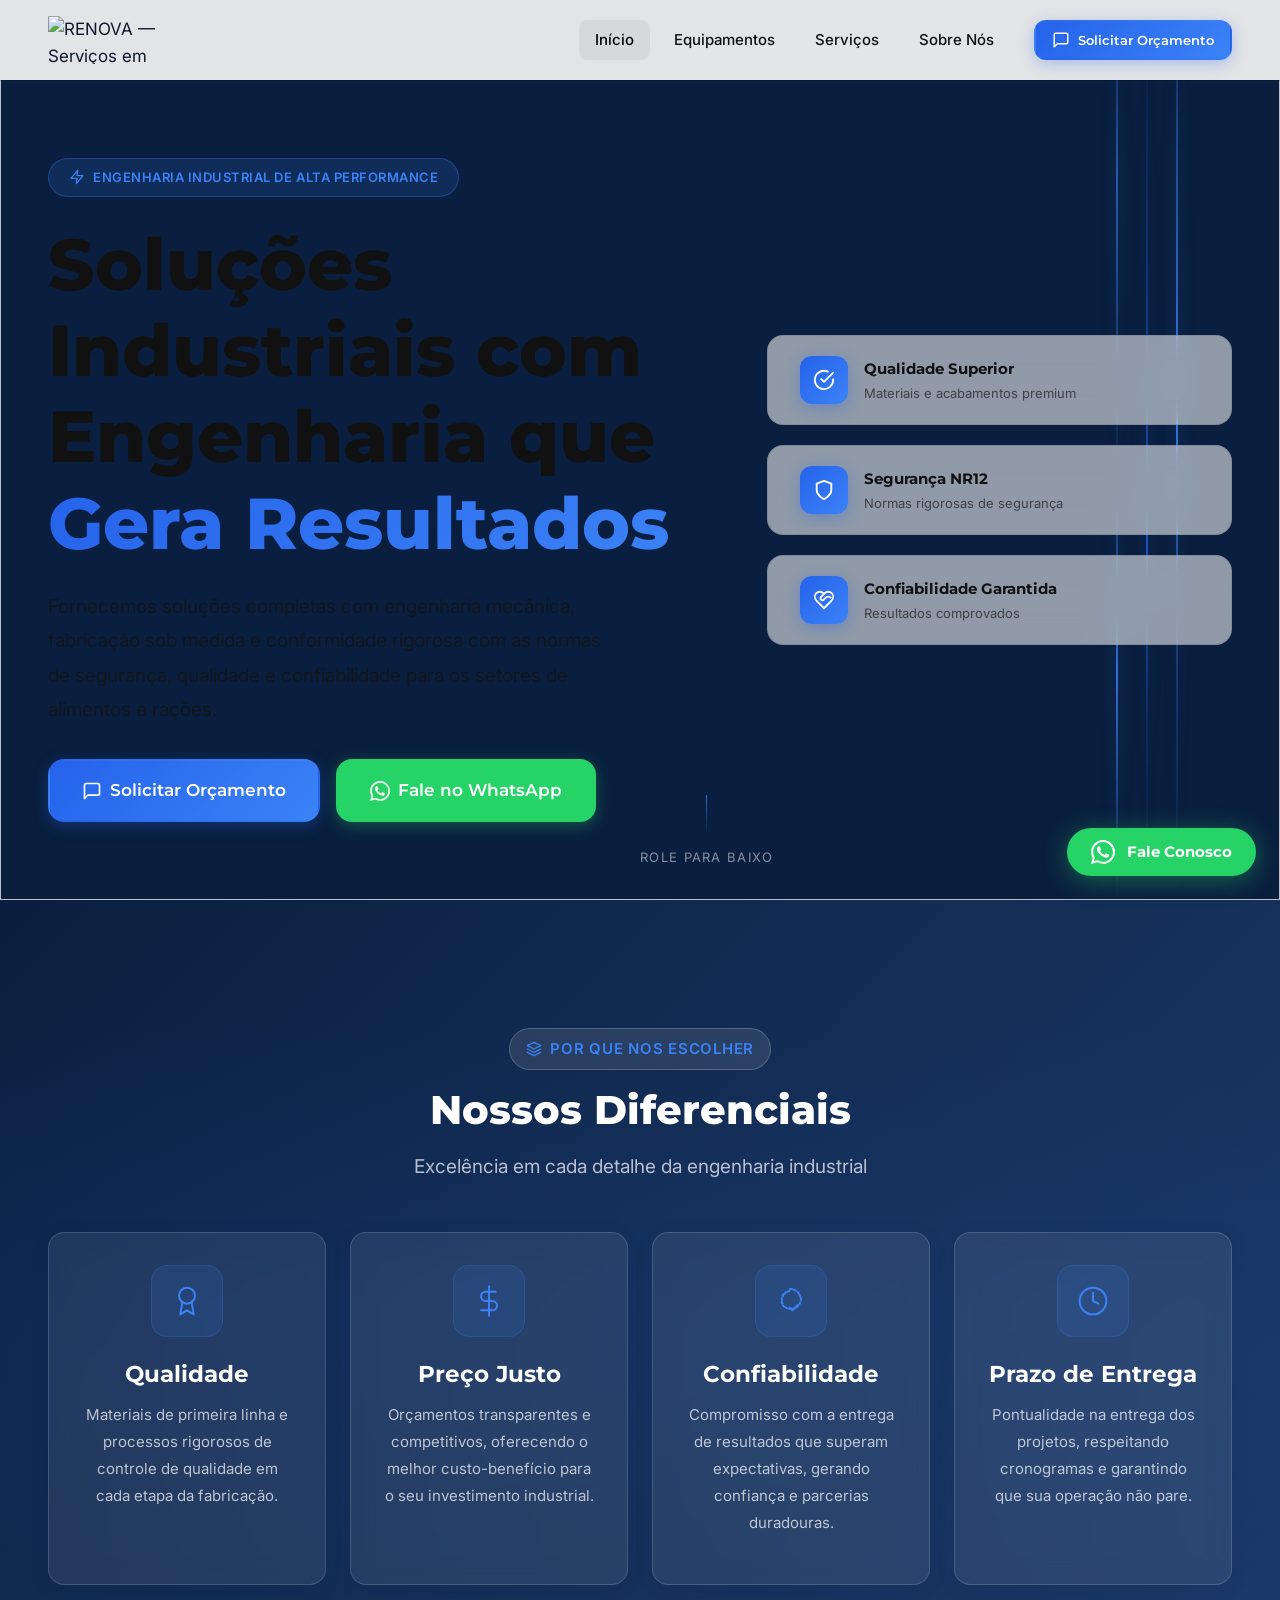
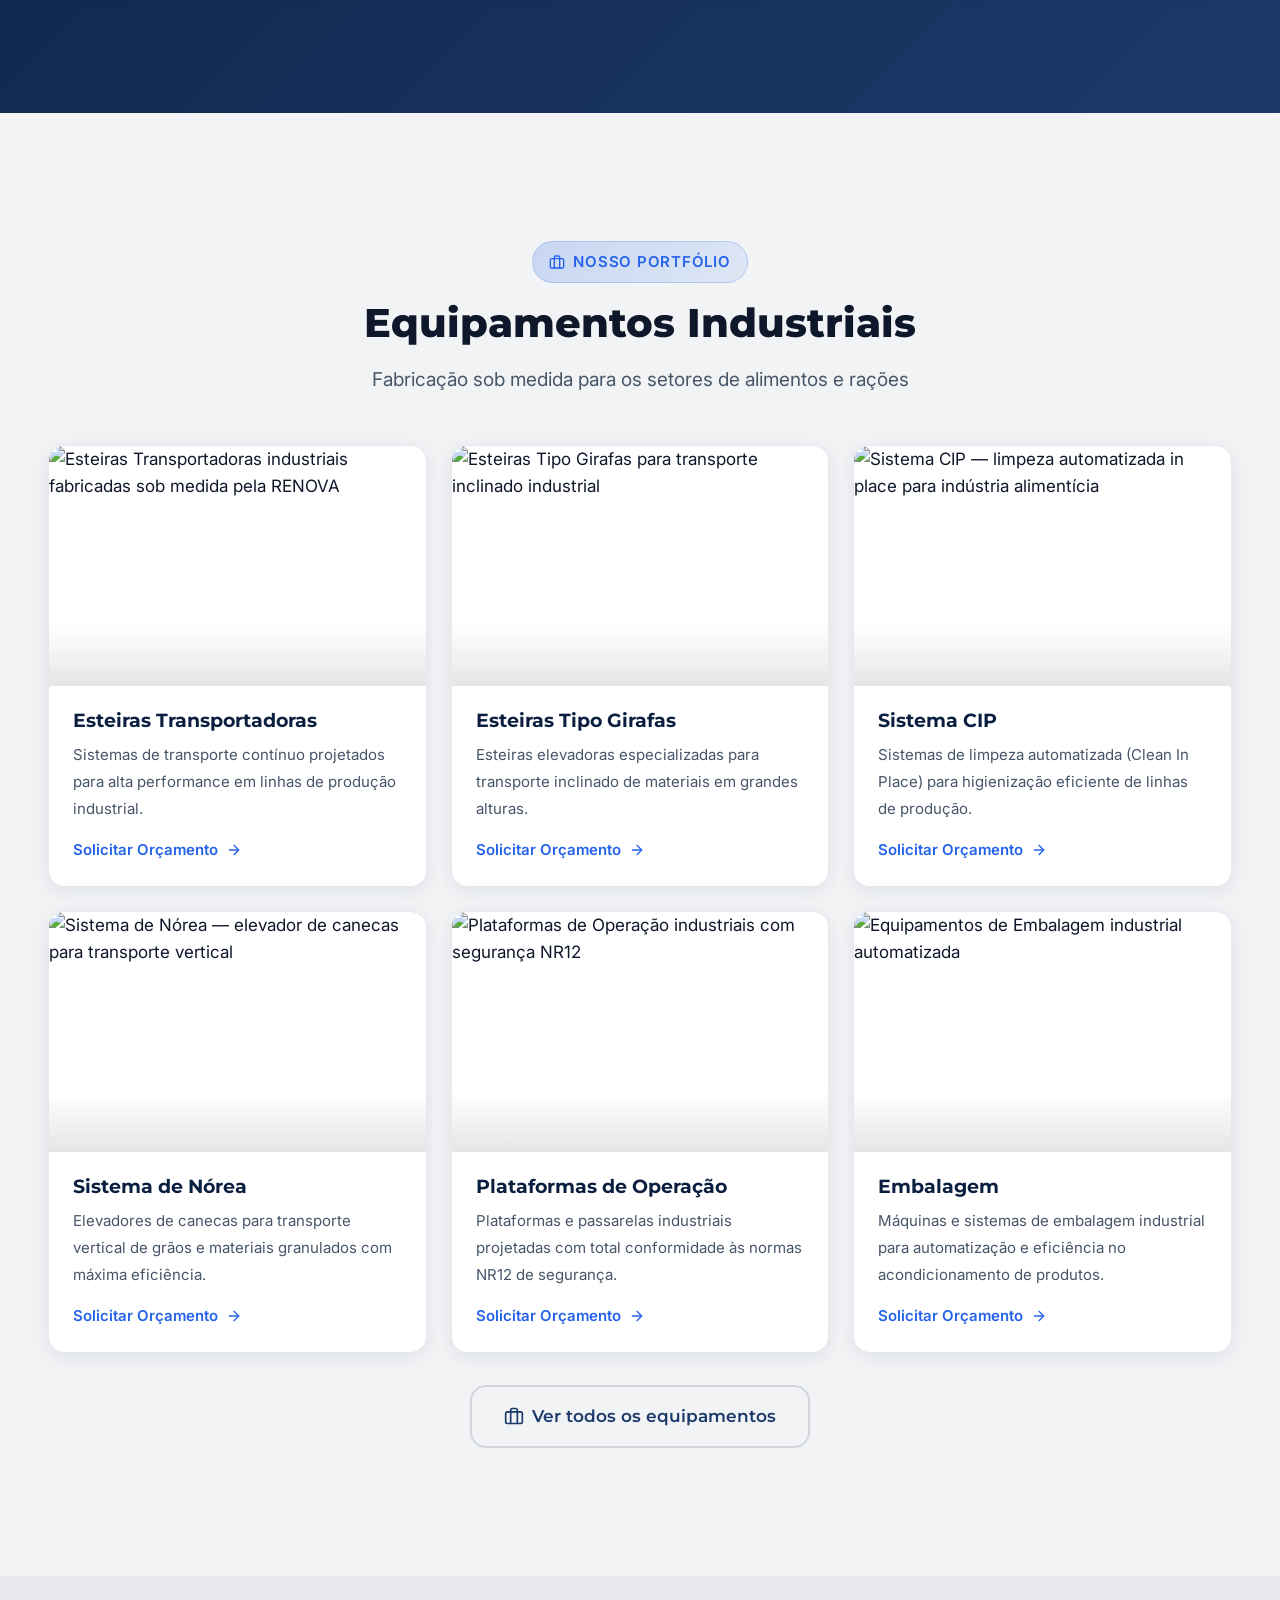
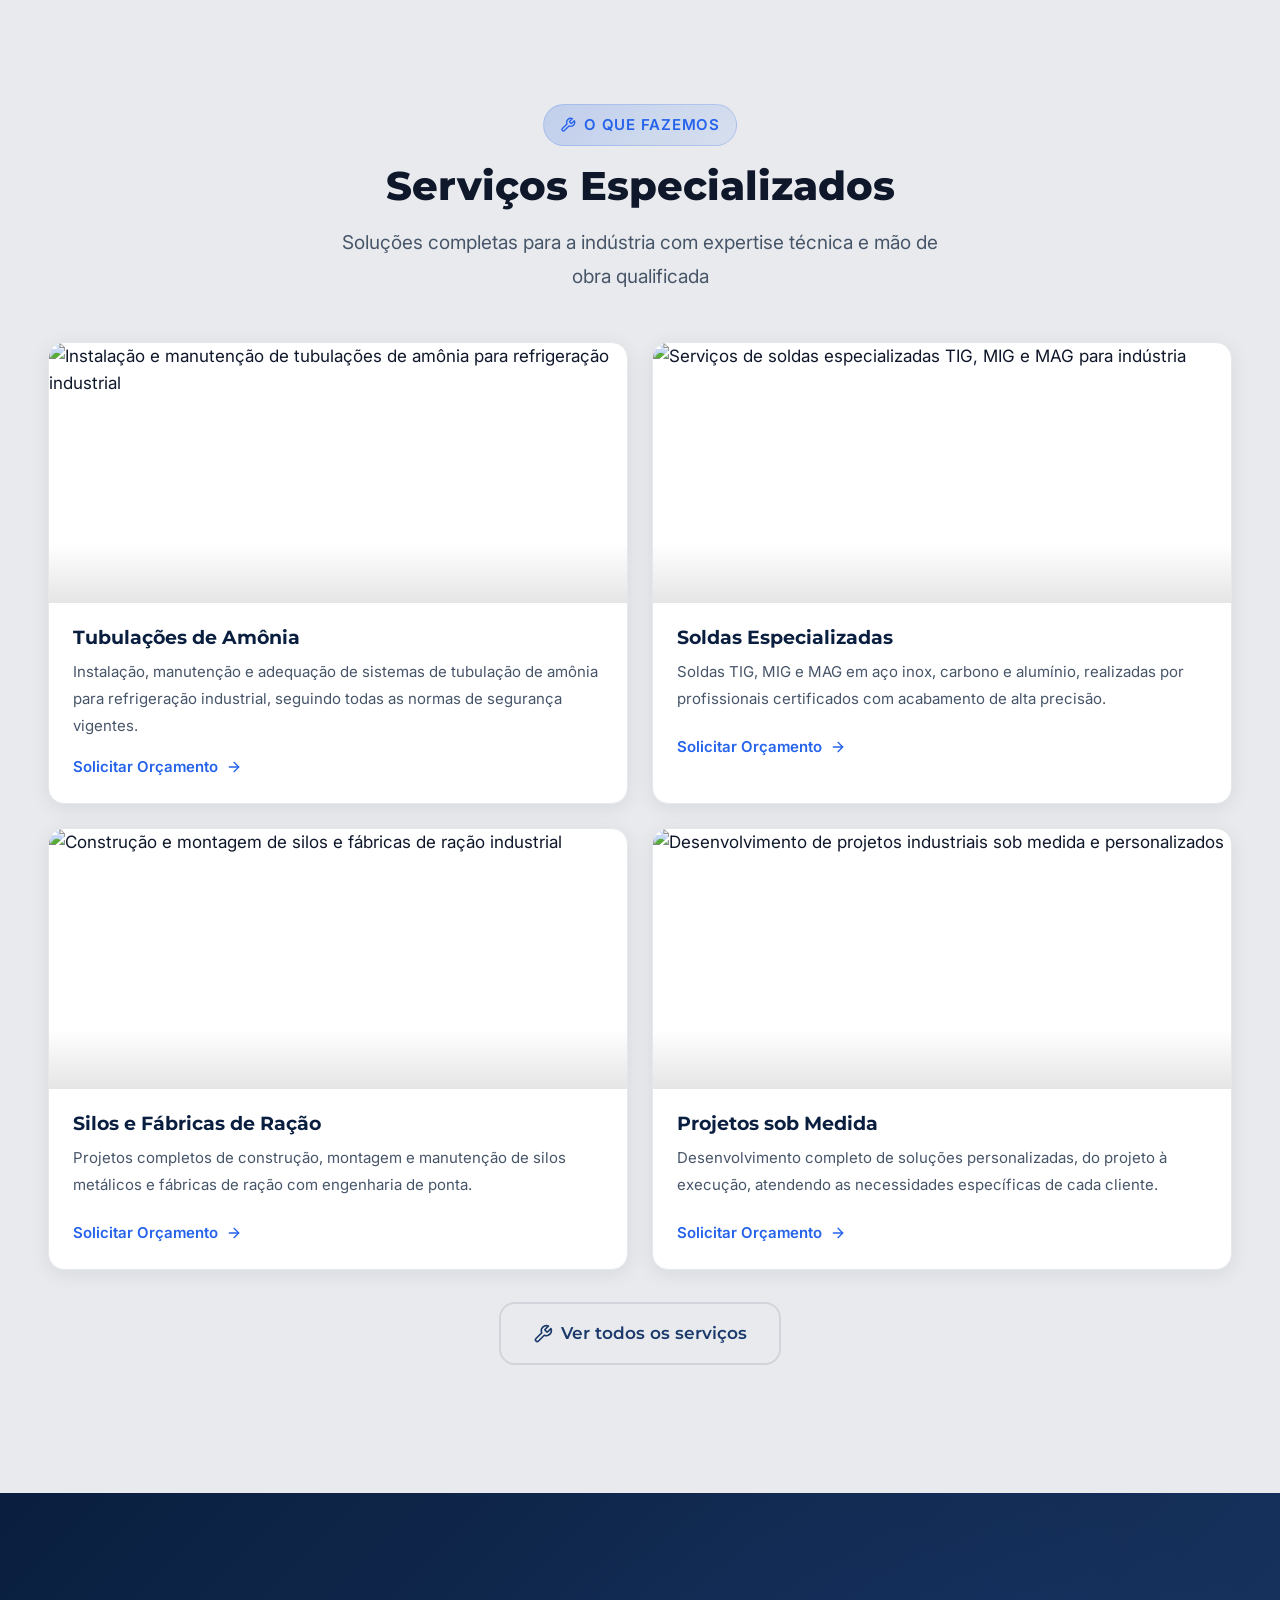
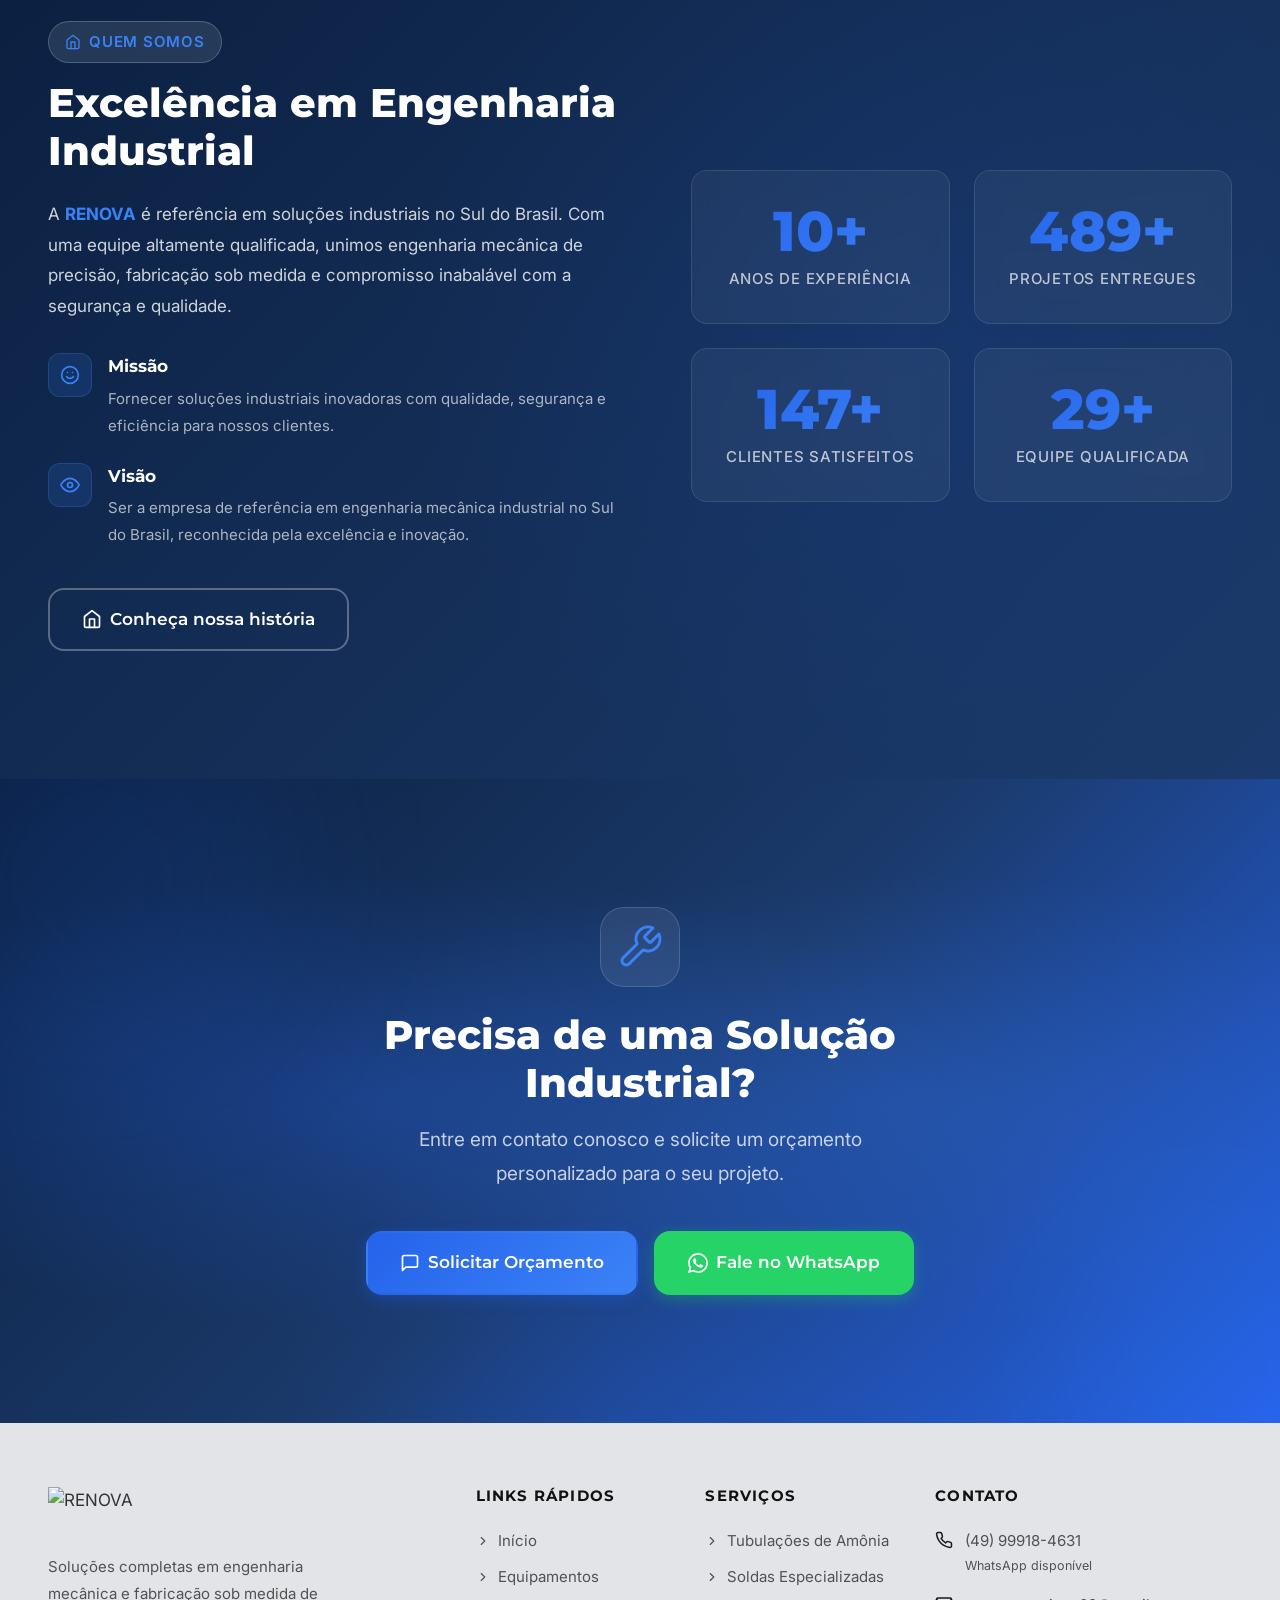
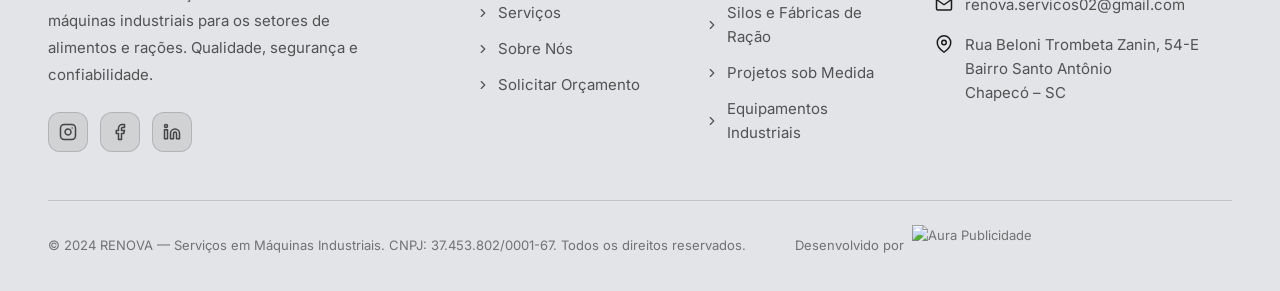
==== index.html @ a1f345be "Add files via upload" ====
<!DOCTYPE html>
<html lang="pt-BR">
<head>
  <meta charset="UTF-8">
  <meta name="viewport" content="width=device-width, initial-scale=1.0">
  <title>RENOVA — Soluções em Máquinas Industriais | Chapecó – SC</title>
  <meta name="description" content="Fornecemos soluções completas com engenharia mecânica, fabricação sob medida e conformidade com normas de segurança para os setores de alimentos e rações. Chapecó – SC.">
  <meta name="keywords" content="máquinas industriais, engenharia mecânica, fabricação sob medida, esteiras transportadoras, NR12, equipamentos industriais, Chapecó SC">
  <meta name="author" content="RENOVA — Serviços em Máquinas Industriais">
  <meta name="robots" content="index, follow">
  <link rel="canonical" href="https://renovamaquinasindustriais.com.br/">

  <!-- Open Graph -->
  <meta property="og:type" content="website">
  <meta property="og:url" content="https://renovamaquinasindustriais.com.br/">
  <meta property="og:title" content="RENOVA — Soluções Industriais com Engenharia que Gera Resultados">
  <meta property="og:description" content="Fornecemos soluções completas com engenharia mecânica, fabricação sob medida e conformidade com normas de segurança para os setores de alimentos e rações.">
  <meta property="og:image" content="https://renovamaquinasindustriais.com.br/assets/images/og-image.jpg">
  <meta property="og:locale" content="pt_BR">
  <meta property="og:site_name" content="RENOVA — Serviços em Máquinas Industriais">

  <!-- Twitter Card -->
  <meta name="twitter:card" content="summary_large_image">
  <meta name="twitter:title" content="RENOVA — Soluções Industriais com Engenharia que Gera Resultados">
  <meta name="twitter:description" content="Fornecemos soluções completas com engenharia mecânica, fabricação sob medida e conformidade com normas de segurança para os setores de alimentos e rações.">
  <meta name="twitter:image" content="https://renovamaquinasindustriais.com.br/assets/images/og-image.jpg">

  <!-- Fonts -->
  <link rel="preconnect" href="https://fonts.googleapis.com">
  <link rel="preconnect" href="https://fonts.gstatic.com" crossorigin>
  <link href="https://fonts.googleapis.com/css2?family=Inter:wght@400;500;600;700&family=Montserrat:wght@600;700;800&display=swap" rel="stylesheet">

  <!-- Preload hero image -->
  <link rel="preload" as="image" href="assets/images/hero-bg.png">

  <!-- CSS -->
  <link rel="stylesheet" href="css/variables.css">
  <link rel="stylesheet" href="css/reset.css">
  <link rel="stylesheet" href="css/main.css">
  <link rel="stylesheet" href="css/home.css">
  <link rel="stylesheet" href="css/responsive.css">

  <!-- JSON-LD Schema -->
  <script type="application/ld+json">
  {
    "@context": "https://schema.org",
    "@type": "Organization",
    "name": "RENOVA — Serviços em Máquinas Industriais",
    "url": "https://renovamaquinasindustriais.com.br",
    "logo": "https://renovamaquinasindustriais.com.br/assets/images/logo.png",
    "description": "Soluções completas em engenharia mecânica e fabricação sob medida de máquinas industriais para os setores de alimentos e rações.",
    "address": {
      "@type": "PostalAddress",
      "streetAddress": "Rua Beloni Trombeta Zanin, 54-E",
      "addressLocality": "Chapecó",
      "addressRegion": "SC",
      "addressCountry": "BR"
    },
    "contactPoint": {
      "@type": "ContactPoint",
      "telephone": "+55-49-99918-4631",
      "contactType": "customer service",
      "availableLanguage": "Portuguese"
    },
    "sameAs": [
      "https://instagram.com/renova",
      "https://facebook.com/renova"
    ]
  }
  </script>
  <script type="application/ld+json">
  {
    "@context": "https://schema.org",
    "@type": "LocalBusiness",
    "name": "RENOVA — Serviços em Máquinas Industriais",
    "image": "https://renovamaquinasindustriais.com.br/assets/images/logo.png",
    "address": {
      "@type": "PostalAddress",
      "streetAddress": "Rua Beloni Trombeta Zanin, 54-E, Bairro Santo Antônio",
      "addressLocality": "Chapecó",
      "addressRegion": "SC",
      "postalCode": "89800-000",
      "addressCountry": "BR"
    },
    "telephone": "+55-49-99918-4631",
    "email": "renova.servicos02@gmail.com",
    "openingHoursSpecification": [{
      "@type": "OpeningHoursSpecification",
      "dayOfWeek": ["Monday","Tuesday","Wednesday","Thursday","Friday"],
      "opens": "07:30",
      "closes": "17:30"
    }]
  }
  </script>
</head>
<body>
  <!-- Skip Link -->
  <a href="#main" class="sr-only" style="position:absolute;top:-100px;left:0;background:var(--color-accent);color:#fff;padding:8px 16px;z-index:9999;transition:top .3s;" onfocus="this.style.top='0'" onblur="this.style.top='-100px'">Ir para o conteúdo principal</a>

  <!-- ======== HEADER ======== -->
  <header class="header" role="banner">
    <div class="container header__inner">
      <a href="index.html" class="header__logo" aria-label="RENOVA — Página Inicial">
        <img src="assets/images/logo.png" alt="RENOVA — Serviços em Máquinas Industriais" width="160" height="48">
      </a>

      <nav class="header__nav" role="navigation" aria-label="Menu principal">
        <a href="index.html" class="header__link active">Início</a>
        <a href="equipamentos.html" class="header__link">Equipamentos</a>
        <a href="servicos.html" class="header__link">Serviços</a>
        <a href="sobre.html" class="header__link">Sobre Nós</a>
        <div class="header__cta">
          <a href="contato.html" class="btn btn--primary btn--sm">
            <svg width="18" height="18" viewBox="0 0 24 24" fill="none" stroke="currentColor" stroke-width="2" stroke-linecap="round" stroke-linejoin="round"><path d="M21 15a2 2 0 0 1-2 2H7l-4 4V5a2 2 0 0 1 2-2h14a2 2 0 0 1 2 2z"></path></svg>
            Solicitar Orçamento
          </a>
        </div>
      </nav>

      <button class="header__menu-btn" aria-label="Abrir menu de navegação" aria-expanded="false">
        <span></span>
        <span></span>
        <span></span>
      </button>
    </div>
  </header>

  <!-- ======== MAIN ======== -->
  <main id="main" role="main">

    <!-- ===== HERO SECTION ===== -->
    <section class="hero" aria-labelledby="hero-title">
      <div class="hero__bg" data-parallax="0.3">
        <img src="assets/images/hero-bg.png" alt="" aria-hidden="true" width="1920" height="1080">
      </div>
      <div class="hero__overlay"></div>

      <!-- Neon vertical lines -->
      <div class="hero__neon-lines" aria-hidden="true">
        <span class="hero__neon-line hero__neon-line--1"></span>
        <span class="hero__neon-line hero__neon-line--2"></span>
        <span class="hero__neon-line hero__neon-line--3"></span>
      </div>

      <div class="container hero__inner">
        <div class="hero__content">
          <div class="hero__badge fade-in">
            <svg width="16" height="16" viewBox="0 0 24 24" fill="none" stroke="currentColor" stroke-width="2" stroke-linecap="round" stroke-linejoin="round"><polygon points="13 2 3 14 12 14 11 22 21 10 12 10 13 2"></polygon></svg>
            Engenharia Industrial de Alta Performance
          </div>
          <h1 id="hero-title" class="hero__title fade-in delay-1">
            Soluções Industriais com Engenharia que <span class="hero__highlight">Gera Resultados</span>
          </h1>
          <p class="hero__subtitle fade-in delay-2">
            Fornecemos soluções completas com engenharia mecânica, fabricação sob medida e conformidade rigorosa com as normas de segurança, qualidade e confiabilidade para os setores de alimentos e rações.
          </p>
          <div class="hero__actions fade-in delay-3">
            <a href="contato.html" class="btn btn--primary btn--lg">
              <svg width="20" height="20" viewBox="0 0 24 24" fill="none" stroke="currentColor" stroke-width="2" stroke-linecap="round" stroke-linejoin="round"><path d="M21 15a2 2 0 0 1-2 2H7l-4 4V5a2 2 0 0 1 2-2h14a2 2 0 0 1 2 2z"></path></svg>
              Solicitar Orçamento
            </a>
            <a href="https://wa.me/5549999184631?text=Ol%C3%A1%2C%20vim%20pelo%20site%20e%20gostaria%20de%20saber%20mais!" target="_blank" rel="noopener noreferrer" class="btn btn--whatsapp btn--lg">
              <svg width="20" height="20" viewBox="0 0 24 24" fill="currentColor"><path d="M17.472 14.382c-.297-.149-1.758-.867-2.03-.967-.273-.099-.471-.148-.67.15-.197.297-.767.966-.94 1.164-.173.199-.347.223-.644.075-.297-.15-1.255-.463-2.39-1.475-.883-.788-1.48-1.761-1.653-2.059-.173-.297-.018-.458.13-.606.134-.133.298-.347.446-.52.149-.174.198-.298.298-.497.099-.198.05-.371-.025-.52-.075-.149-.669-1.612-.916-2.207-.242-.579-.487-.5-.669-.51-.173-.008-.371-.01-.57-.01-.198 0-.52.074-.792.372-.272.297-1.04 1.016-1.04 2.479 0 1.462 1.065 2.875 1.213 3.074.149.198 2.096 3.2 5.077 4.487.709.306 1.262.489 1.694.625.712.227 1.36.195 1.871.118.571-.085 1.758-.719 2.006-1.413.248-.694.248-1.289.173-1.413-.074-.124-.272-.198-.57-.347m-5.421 7.403h-.004a9.87 9.87 0 01-5.031-1.378l-.361-.214-3.741.982.998-3.648-.235-.374a9.86 9.86 0 01-1.51-5.26c.001-5.45 4.436-9.884 9.888-9.884 2.64 0 5.122 1.03 6.988 2.898a9.825 9.825 0 012.893 6.994c-.003 5.45-4.437 9.884-9.885 9.884m8.413-18.297A11.815 11.815 0 0012.05 0C5.495 0 .16 5.335.157 11.892c0 2.096.547 4.142 1.588 5.945L.057 24l6.305-1.654a11.882 11.882 0 005.683 1.448h.005c6.554 0 11.89-5.335 11.893-11.893a11.821 11.821 0 00-3.48-8.413z"/></svg>
              Fale no WhatsApp
            </a>
          </div>
        </div>

        <!-- Floating badges -->
        <div class="hero__badges fade-in-right delay-4">
          <div class="hero__badge-card hero__badge-card--1 scale-in delay-3">
            <div class="hero__badge-icon">
              <svg width="24" height="24" viewBox="0 0 24 24" fill="none" stroke="currentColor" stroke-width="2" stroke-linecap="round" stroke-linejoin="round"><path d="M22 11.08V12a10 10 0 1 1-5.93-9.14"></path><polyline points="22 4 12 14.01 9 11.01"></polyline></svg>
            </div>
            <div class="hero__badge-text">
              <strong>Qualidade Superior</strong>
              <span>Materiais e acabamentos premium</span>
            </div>
          </div>
          <div class="hero__badge-card hero__badge-card--2 scale-in delay-4">
            <div class="hero__badge-icon">
              <svg width="24" height="24" viewBox="0 0 24 24" fill="none" stroke="currentColor" stroke-width="2" stroke-linecap="round" stroke-linejoin="round"><path d="M12 22s8-4 8-10V5l-8-3-8 3v7c0 6 8 10 8 10z"></path></svg>
            </div>
            <div class="hero__badge-text">
              <strong>Segurança NR12</strong>
              <span>Normas rigorosas de segurança</span>
            </div>
          </div>
          <div class="hero__badge-card hero__badge-card--3 scale-in delay-5">
            <div class="hero__badge-icon">
              <svg width="24" height="24" viewBox="0 0 24 24" fill="none" stroke="currentColor" stroke-width="2" stroke-linecap="round" stroke-linejoin="round"><path d="M20.42 4.58a5.4 5.4 0 0 0-7.65 0l-.77.78-.77-.78a5.4 5.4 0 0 0-7.65 0C1.46 6.7 1.33 10.28 4 13l8 8 8-8c2.67-2.72 2.54-6.3.42-8.42z"></path><path d="M12 5.36 8.87 8.5a2.13 2.13 0 0 0 0 3h0a2.13 2.13 0 0 0 3 0l2.26-2.21a3.58 3.58 0 0 1 5.08 0"></path></svg>
            </div>
            <div class="hero__badge-text">
              <strong>Confiabilidade Garantida</strong>
              <span>Resultados comprovados</span>
            </div>
          </div>
        </div>
      </div>

      <!-- Scroll indicator -->
      <div class="hero__scroll fade-in delay-5" aria-hidden="true">
        <div class="hero__scroll-line"></div>
        <span>Role para baixo</span>
      </div>
    </section>


    <!-- ===== DIFERENCIAIS SECTION ===== -->
    <section class="section section--dark section--lg diferenciais" aria-labelledby="diferenciais-title">
      <div class="container">
        <div class="section__header fade-in">
          <span class="section__badge">
            <svg width="16" height="16" viewBox="0 0 24 24" fill="none" stroke="currentColor" stroke-width="2" stroke-linecap="round" stroke-linejoin="round"><path d="M12 2L2 7l10 5 10-5-10-5z"></path><path d="M2 17l10 5 10-5"></path><path d="M2 12l10 5 10-5"></path></svg>
            Por que nos escolher
          </span>
          <h2 id="diferenciais-title" class="section__title">Nossos Diferenciais</h2>
          <p class="section__subtitle">Excelência em cada detalhe da engenharia industrial</p>
        </div>

        <div class="grid grid--4 diferenciais__grid">
          <!-- Card 1: Qualidade -->
          <div class="card card--glass diferenciais__card fade-in delay-1">
            <div class="diferenciais__icon">
              <svg width="32" height="32" viewBox="0 0 24 24" fill="none" stroke="currentColor" stroke-width="1.5" stroke-linecap="round" stroke-linejoin="round"><circle cx="12" cy="8" r="6"></circle><path d="M15.477 12.89 17 22l-5-3-5 3 1.523-9.11"></path></svg>
            </div>
            <h3 class="card__title">Qualidade</h3>
            <p class="card__text">Materiais de primeira linha e processos rigorosos de controle de qualidade em cada etapa da fabricação.</p>
          </div>

          <!-- Card 2: Preço Justo -->
          <div class="card card--glass diferenciais__card fade-in delay-2">
            <div class="diferenciais__icon">
              <svg width="32" height="32" viewBox="0 0 24 24" fill="none" stroke="currentColor" stroke-width="1.5" stroke-linecap="round" stroke-linejoin="round"><line x1="12" y1="1" x2="12" y2="23"></line><path d="M17 5H9.5a3.5 3.5 0 0 0 0 7h5a3.5 3.5 0 0 1 0 7H6"></path></svg>
            </div>
            <h3 class="card__title">Preço Justo</h3>
            <p class="card__text">Orçamentos transparentes e competitivos, oferecendo o melhor custo-benefício para o seu investimento industrial.</p>
          </div>

          <!-- Card 3: Confiabilidade -->
          <div class="card card--glass diferenciais__card fade-in delay-3">
            <div class="diferenciais__icon">
              <svg width="32" height="32" viewBox="0 0 24 24" fill="none" stroke="currentColor" stroke-width="1.5" stroke-linecap="round" stroke-linejoin="round"><path d="m11 17 2 2 4-4"></path><path d="M11.2 3a10 10 0 0 1 1.6 0"></path><path d="M14.09 3.597a10 10 0 0 1 1.474.573"></path><path d="M16.646 5.072a10 10 0 0 1 1.182 1.1"></path><path d="M18.328 7.354a10 10 0 0 1 .573 1.474"></path><path d="M19.403 9.8a10 10 0 0 1 0 1.6"></path><path d="M18.928 12.91a10 10 0 0 1-.573 1.474"></path><path d="M17.354 15.446a10 10 0 0 1-1.1 1.182"></path><path d="M15.09 17.128a10 10 0 0 1-1.474.573"></path><path d="M12.4 17.803a10 10 0 0 1-1.6 0"></path><path d="M9.51 17.403a10 10 0 0 1-1.474-.573"></path><path d="M7.154 16.354a10 10 0 0 1-1.182-1.1"></path><path d="M5.672 14.09a10 10 0 0 1-.573-1.474"></path><path d="M5.197 11.4a10 10 0 0 1 0-1.6"></path><path d="M5.672 8.51a10 10 0 0 1 .573-1.474"></path><path d="M7.054 6.646a10 10 0 0 1 1.1-1.182"></path><path d="M9.31 5.072a10 10 0 0 1 1.474-.573"></path></svg>
            </div>
            <h3 class="card__title">Confiabilidade</h3>
            <p class="card__text">Compromisso com a entrega de resultados que superam expectativas, gerando confiança e parcerias duradouras.</p>
          </div>

          <!-- Card 4: Prazo de Entrega -->
          <div class="card card--glass diferenciais__card fade-in delay-4">
            <div class="diferenciais__icon">
              <svg width="32" height="32" viewBox="0 0 24 24" fill="none" stroke="currentColor" stroke-width="1.5" stroke-linecap="round" stroke-linejoin="round"><circle cx="12" cy="12" r="10"></circle><polyline points="12 6 12 12 16 14"></polyline></svg>
            </div>
            <h3 class="card__title">Prazo de Entrega</h3>
            <p class="card__text">Pontualidade na entrega dos projetos, respeitando cronogramas e garantindo que sua operação não pare.</p>
          </div>
        </div>
      </div>
    </section>


    <!-- ===== EQUIPAMENTOS SECTION ===== -->
    <section class="section section--lg equipamentos" aria-labelledby="equipamentos-title">
      <div class="container">
        <div class="section__header fade-in">
          <span class="section__badge">
            <svg width="16" height="16" viewBox="0 0 24 24" fill="none" stroke="currentColor" stroke-width="2" stroke-linecap="round" stroke-linejoin="round"><rect x="2" y="7" width="20" height="14" rx="2" ry="2"></rect><path d="M16 21V5a2 2 0 0 0-2-2h-4a2 2 0 0 0-2 2v16"></path></svg>
            Nosso Portfólio
          </span>
          <h2 id="equipamentos-title" class="section__title">Equipamentos Industriais</h2>
          <p class="section__subtitle">Fabricação sob medida para os setores de alimentos e rações</p>
        </div>

        <div class="grid grid--3 equipamentos__grid">
          <!-- Esteiras Transportadoras -->
          <article class="card equipamentos__card fade-in delay-1">
            <div class="card__image-wrapper">
              <img src="assets/images/equipamentos/esteiras.png" alt="Esteiras Transportadoras industriais fabricadas sob medida pela RENOVA" class="card__image" loading="lazy" width="400" height="280">
            </div>
            <div class="card__body">
              <h3 class="card__title">Esteiras Transportadoras</h3>
              <p class="card__text">Sistemas de transporte contínuo projetados para alta performance em linhas de produção industrial.</p>
              <a href="contato.html" class="card__link" aria-label="Solicitar orçamento de Esteiras Transportadoras">
                Solicitar Orçamento
                <svg width="16" height="16" viewBox="0 0 24 24" fill="none" stroke="currentColor" stroke-width="2" stroke-linecap="round" stroke-linejoin="round"><line x1="5" y1="12" x2="19" y2="12"></line><polyline points="12 5 19 12 12 19"></polyline></svg>
              </a>
            </div>
          </article>

          <!-- Esteiras Tipo Girafas -->
          <article class="card equipamentos__card fade-in delay-2">
            <div class="card__image-wrapper">
              <img src="assets/images/equipamentos/girafas.png" alt="Esteiras Tipo Girafas para transporte inclinado industrial" class="card__image" loading="lazy" width="400" height="280">
            </div>
            <div class="card__body">
              <h3 class="card__title">Esteiras Tipo Girafas</h3>
              <p class="card__text">Esteiras elevadoras especializadas para transporte inclinado de materiais em grandes alturas.</p>
              <a href="contato.html" class="card__link" aria-label="Solicitar orçamento de Esteiras Tipo Girafas">
                Solicitar Orçamento
                <svg width="16" height="16" viewBox="0 0 24 24" fill="none" stroke="currentColor" stroke-width="2" stroke-linecap="round" stroke-linejoin="round"><line x1="5" y1="12" x2="19" y2="12"></line><polyline points="12 5 19 12 12 19"></polyline></svg>
              </a>
            </div>
          </article>

          <!-- Sistema CIP -->
          <article class="card equipamentos__card fade-in delay-3">
            <div class="card__image-wrapper">
              <img src="assets/images/equipamentos/cip.png" alt="Sistema CIP — limpeza automatizada in place para indústria alimentícia" class="card__image" loading="lazy" width="400" height="280">
            </div>
            <div class="card__body">
              <h3 class="card__title">Sistema CIP</h3>
              <p class="card__text">Sistemas de limpeza automatizada (Clean In Place) para higienização eficiente de linhas de produção.</p>
              <a href="contato.html" class="card__link" aria-label="Solicitar orçamento de Sistema CIP">
                Solicitar Orçamento
                <svg width="16" height="16" viewBox="0 0 24 24" fill="none" stroke="currentColor" stroke-width="2" stroke-linecap="round" stroke-linejoin="round"><line x1="5" y1="12" x2="19" y2="12"></line><polyline points="12 5 19 12 12 19"></polyline></svg>
              </a>
            </div>
          </article>

          <!-- Sistema de Nórea -->
          <article class="card equipamentos__card fade-in delay-4">
            <div class="card__image-wrapper">
              <img src="assets/images/equipamentos/norea.png" alt="Sistema de Nórea — elevador de canecas para transporte vertical" class="card__image" loading="lazy" width="400" height="280">
            </div>
            <div class="card__body">
              <h3 class="card__title">Sistema de Nórea</h3>
              <p class="card__text">Elevadores de canecas para transporte vertical de grãos e materiais granulados com máxima eficiência.</p>
              <a href="contato.html" class="card__link" aria-label="Solicitar orçamento de Sistema de Nórea">
                Solicitar Orçamento
                <svg width="16" height="16" viewBox="0 0 24 24" fill="none" stroke="currentColor" stroke-width="2" stroke-linecap="round" stroke-linejoin="round"><line x1="5" y1="12" x2="19" y2="12"></line><polyline points="12 5 19 12 12 19"></polyline></svg>
              </a>
            </div>
          </article>

          <!-- Plataformas de Operação -->
          <article class="card equipamentos__card fade-in delay-5">
            <div class="card__image-wrapper">
              <img src="assets/images/equipamentos/plataformas.png" alt="Plataformas de Operação industriais com segurança NR12" class="card__image" loading="lazy" width="400" height="280">
            </div>
            <div class="card__body">
              <h3 class="card__title">Plataformas de Operação</h3>
              <p class="card__text">Plataformas e passarelas industriais projetadas com total conformidade às normas NR12 de segurança.</p>
              <a href="contato.html" class="card__link" aria-label="Solicitar orçamento de Plataformas de Operação">
                Solicitar Orçamento
                <svg width="16" height="16" viewBox="0 0 24 24" fill="none" stroke="currentColor" stroke-width="2" stroke-linecap="round" stroke-linejoin="round"><line x1="5" y1="12" x2="19" y2="12"></line><polyline points="12 5 19 12 12 19"></polyline></svg>
              </a>
            </div>
          </article>

          <!-- Embalagem -->
          <article class="card equipamentos__card fade-in delay-6">
            <div class="card__image-wrapper">
              <img src="assets/images/equipamentos/embalagem.png" alt="Equipamentos de Embalagem industrial automatizada" class="card__image" loading="lazy" width="400" height="280">
            </div>
            <div class="card__body">
              <h3 class="card__title">Embalagem</h3>
              <p class="card__text">Máquinas e sistemas de embalagem industrial para automatização e eficiência no acondicionamento de produtos.</p>
              <a href="contato.html" class="card__link" aria-label="Solicitar orçamento de Embalagem">
                Solicitar Orçamento
                <svg width="16" height="16" viewBox="0 0 24 24" fill="none" stroke="currentColor" stroke-width="2" stroke-linecap="round" stroke-linejoin="round"><line x1="5" y1="12" x2="19" y2="12"></line><polyline points="12 5 19 12 12 19"></polyline></svg>
              </a>
            </div>
          </article>
        </div>

        <div class="text-center mt-8 fade-in">
          <a href="equipamentos.html" class="btn btn--outline-dark btn--lg">
            <svg width="20" height="20" viewBox="0 0 24 24" fill="none" stroke="currentColor" stroke-width="2" stroke-linecap="round" stroke-linejoin="round"><rect x="2" y="7" width="20" height="14" rx="2" ry="2"></rect><path d="M16 21V5a2 2 0 0 0-2-2h-4a2 2 0 0 0-2 2v16"></path></svg>
            Ver todos os equipamentos
          </a>
        </div>
      </div>
    </section>


    <!-- ===== SERVIÇOS SECTION ===== -->
    <section class="section section--alt section--lg servicos" aria-labelledby="servicos-title">
      <div class="container">
        <div class="section__header fade-in">
          <span class="section__badge">
            <svg width="16" height="16" viewBox="0 0 24 24" fill="none" stroke="currentColor" stroke-width="2" stroke-linecap="round" stroke-linejoin="round"><path d="M14.7 6.3a1 1 0 0 0 0 1.4l1.6 1.6a1 1 0 0 0 1.4 0l3.77-3.77a6 6 0 0 1-7.94 7.94l-6.91 6.91a2.12 2.12 0 0 1-3-3l6.91-6.91a6 6 0 0 1 7.94-7.94l-3.76 3.76z"></path></svg>
            O que fazemos
          </span>
          <h2 id="servicos-title" class="section__title">Serviços Especializados</h2>
          <p class="section__subtitle">Soluções completas para a indústria com expertise técnica e mão de obra qualificada</p>
        </div>

        <div class="grid grid--2 servicos__grid">
          <!-- Tubulações de Amônia -->
          <article class="card servicos__card fade-in delay-1">
            <div class="card__image-wrapper">
              <img src="assets/images/servicos/amonia.png" alt="Instalação e manutenção de tubulações de amônia para refrigeração industrial" class="card__image" loading="lazy" width="600" height="340">
            </div>
            <div class="card__body">
              <h3 class="card__title">Tubulações de Amônia</h3>
              <p class="card__text">Instalação, manutenção e adequação de sistemas de tubulação de amônia para refrigeração industrial, seguindo todas as normas de segurança vigentes.</p>
              <a href="contato.html" class="card__link" aria-label="Solicitar orçamento de Tubulações de Amônia">
                Solicitar Orçamento
                <svg width="16" height="16" viewBox="0 0 24 24" fill="none" stroke="currentColor" stroke-width="2" stroke-linecap="round" stroke-linejoin="round"><line x1="5" y1="12" x2="19" y2="12"></line><polyline points="12 5 19 12 12 19"></polyline></svg>
              </a>
            </div>
          </article>

          <!-- Soldas Especializadas -->
          <article class="card servicos__card fade-in delay-2">
            <div class="card__image-wrapper">
              <img src="assets/images/servicos/soldas.png" alt="Serviços de soldas especializadas TIG, MIG e MAG para indústria" class="card__image" loading="lazy" width="600" height="340">
            </div>
            <div class="card__body">
              <h3 class="card__title">Soldas Especializadas</h3>
              <p class="card__text">Soldas TIG, MIG e MAG em aço inox, carbono e alumínio, realizadas por profissionais certificados com acabamento de alta precisão.</p>
              <a href="contato.html" class="card__link" aria-label="Solicitar orçamento de Soldas Especializadas">
                Solicitar Orçamento
                <svg width="16" height="16" viewBox="0 0 24 24" fill="none" stroke="currentColor" stroke-width="2" stroke-linecap="round" stroke-linejoin="round"><line x1="5" y1="12" x2="19" y2="12"></line><polyline points="12 5 19 12 12 19"></polyline></svg>
              </a>
            </div>
          </article>

          <!-- Silos e Fábricas de Ração -->
          <article class="card servicos__card fade-in delay-3">
            <div class="card__image-wrapper">
              <img src="assets/images/servicos/silos.png" alt="Construção e montagem de silos e fábricas de ração industrial" class="card__image" loading="lazy" width="600" height="340">
            </div>
            <div class="card__body">
              <h3 class="card__title">Silos e Fábricas de Ração</h3>
              <p class="card__text">Projetos completos de construção, montagem e manutenção de silos metálicos e fábricas de ração com engenharia de ponta.</p>
              <a href="contato.html" class="card__link" aria-label="Solicitar orçamento de Silos e Fábricas de Ração">
                Solicitar Orçamento
                <svg width="16" height="16" viewBox="0 0 24 24" fill="none" stroke="currentColor" stroke-width="2" stroke-linecap="round" stroke-linejoin="round"><line x1="5" y1="12" x2="19" y2="12"></line><polyline points="12 5 19 12 12 19"></polyline></svg>
              </a>
            </div>
          </article>

          <!-- Projetos sob Medida -->
          <article class="card servicos__card fade-in delay-4">
            <div class="card__image-wrapper">
              <img src="assets/images/servicos/projetos.png" alt="Desenvolvimento de projetos industriais sob medida e personalizados" class="card__image" loading="lazy" width="600" height="340">
            </div>
            <div class="card__body">
              <h3 class="card__title">Projetos sob Medida</h3>
              <p class="card__text">Desenvolvimento completo de soluções personalizadas, do projeto à execução, atendendo as necessidades específicas de cada cliente.</p>
              <a href="contato.html" class="card__link" aria-label="Solicitar orçamento de Projetos sob Medida">
                Solicitar Orçamento
                <svg width="16" height="16" viewBox="0 0 24 24" fill="none" stroke="currentColor" stroke-width="2" stroke-linecap="round" stroke-linejoin="round"><line x1="5" y1="12" x2="19" y2="12"></line><polyline points="12 5 19 12 12 19"></polyline></svg>
              </a>
            </div>
          </article>
        </div>

        <div class="text-center mt-8 fade-in">
          <a href="servicos.html" class="btn btn--outline-dark btn--lg">
            <svg width="20" height="20" viewBox="0 0 24 24" fill="none" stroke="currentColor" stroke-width="2" stroke-linecap="round" stroke-linejoin="round"><path d="M14.7 6.3a1 1 0 0 0 0 1.4l1.6 1.6a1 1 0 0 0 1.4 0l3.77-3.77a6 6 0 0 1-7.94 7.94l-6.91 6.91a2.12 2.12 0 0 1-3-3l6.91-6.91a6 6 0 0 1 7.94-7.94l-3.76 3.76z"></path></svg>
            Ver todos os serviços
          </a>
        </div>
      </div>
    </section>


    <!-- ===== SOBRE NÓS SECTION ===== -->
    <section class="section section--dark section--lg sobre" aria-labelledby="sobre-title">
      <div class="container">
        <div class="sobre__inner">
          <!-- Left: Text content -->
          <div class="sobre__content fade-in-left">
            <span class="section__badge">
              <svg width="16" height="16" viewBox="0 0 24 24" fill="none" stroke="currentColor" stroke-width="2" stroke-linecap="round" stroke-linejoin="round"><path d="M3 9l9-7 9 7v11a2 2 0 0 1-2 2H5a2 2 0 0 1-2-2z"></path><polyline points="9 22 9 12 15 12 15 22"></polyline></svg>
              Quem somos
            </span>
            <h2 id="sobre-title" class="section__title text-left">Excelência em Engenharia Industrial</h2>
            <p class="sobre__text">
              A <strong>RENOVA</strong> é referência em soluções industriais no Sul do Brasil. Com uma equipe altamente qualificada, unimos engenharia mecânica de precisão, fabricação sob medida e compromisso inabalável com a segurança e qualidade.
            </p>
            <div class="sobre__values">
              <div class="sobre__value">
                <div class="sobre__value-icon">
                  <svg width="20" height="20" viewBox="0 0 24 24" fill="none" stroke="currentColor" stroke-width="2" stroke-linecap="round" stroke-linejoin="round"><circle cx="12" cy="12" r="10"></circle><path d="M8 14s1.5 2 4 2 4-2 4-2"></path><line x1="9" y1="9" x2="9.01" y2="9"></line><line x1="15" y1="9" x2="15.01" y2="9"></line></svg>
                </div>
                <div>
                  <strong>Missão</strong>
                  <p>Fornecer soluções industriais inovadoras com qualidade, segurança e eficiência para nossos clientes.</p>
                </div>
              </div>
              <div class="sobre__value">
                <div class="sobre__value-icon">
                  <svg width="20" height="20" viewBox="0 0 24 24" fill="none" stroke="currentColor" stroke-width="2" stroke-linecap="round" stroke-linejoin="round"><path d="M1 12s4-8 11-8 11 8 11 8-4 8-11 8-11-8-11-8z"></path><circle cx="12" cy="12" r="3"></circle></svg>
                </div>
                <div>
                  <strong>Visão</strong>
                  <p>Ser a empresa de referência em engenharia mecânica industrial no Sul do Brasil, reconhecida pela excelência e inovação.</p>
                </div>
              </div>
            </div>
            <a href="sobre.html" class="btn btn--outline btn--lg">
              <svg width="20" height="20" viewBox="0 0 24 24" fill="none" stroke="currentColor" stroke-width="2" stroke-linecap="round" stroke-linejoin="round"><path d="M3 9l9-7 9 7v11a2 2 0 0 1-2 2H5a2 2 0 0 1-2-2z"></path><polyline points="9 22 9 12 15 12 15 22"></polyline></svg>
              Conheça nossa história
            </a>
          </div>

          <!-- Right: Counters -->
          <div class="sobre__stats fade-in-right delay-2">
            <div class="sobre__stat scale-in delay-1">
              <div class="sobre__stat-number" data-counter="10" data-suffix="+">0</div>
              <div class="sobre__stat-label">Anos de Experiência</div>
            </div>
            <div class="sobre__stat scale-in delay-2">
              <div class="sobre__stat-number" data-counter="500" data-suffix="+">0</div>
              <div class="sobre__stat-label">Projetos Entregues</div>
            </div>
            <div class="sobre__stat scale-in delay-3">
              <div class="sobre__stat-number" data-counter="150" data-suffix="+">0</div>
              <div class="sobre__stat-label">Clientes Satisfeitos</div>
            </div>
            <div class="sobre__stat scale-in delay-4">
              <div class="sobre__stat-number" data-counter="30" data-suffix="+">0</div>
              <div class="sobre__stat-label">Equipe Qualificada</div>
            </div>
          </div>
        </div>
      </div>
    </section>


    <!-- ===== CTA SECTION ===== -->
    <section class="section section--lg cta-section" aria-labelledby="cta-title">
      <div class="cta-section__bg" aria-hidden="true"></div>
      <div class="container">
        <div class="cta-section__inner fade-in">
          <div class="cta-section__icon" aria-hidden="true">
            <svg width="48" height="48" viewBox="0 0 24 24" fill="none" stroke="currentColor" stroke-width="1.5" stroke-linecap="round" stroke-linejoin="round"><path d="M14.7 6.3a1 1 0 0 0 0 1.4l1.6 1.6a1 1 0 0 0 1.4 0l3.77-3.77a6 6 0 0 1-7.94 7.94l-6.91 6.91a2.12 2.12 0 0 1-3-3l6.91-6.91a6 6 0 0 1 7.94-7.94l-3.76 3.76z"></path></svg>
          </div>
          <h2 id="cta-title" class="cta-section__title">Precisa de uma Solução Industrial?</h2>
          <p class="cta-section__subtitle">Entre em contato conosco e solicite um orçamento personalizado para o seu projeto.</p>
          <div class="cta-section__actions">
            <a href="contato.html" class="btn btn--primary btn--lg">
              <svg width="20" height="20" viewBox="0 0 24 24" fill="none" stroke="currentColor" stroke-width="2" stroke-linecap="round" stroke-linejoin="round"><path d="M21 15a2 2 0 0 1-2 2H7l-4 4V5a2 2 0 0 1 2-2h14a2 2 0 0 1 2 2z"></path></svg>
              Solicitar Orçamento
            </a>
            <a href="https://wa.me/5549999184631?text=Ol%C3%A1%2C%20vim%20pelo%20site%20e%20gostaria%20de%20saber%20mais!" target="_blank" rel="noopener noreferrer" class="btn btn--whatsapp btn--lg">
              <svg width="20" height="20" viewBox="0 0 24 24" fill="currentColor"><path d="M17.472 14.382c-.297-.149-1.758-.867-2.03-.967-.273-.099-.471-.148-.67.15-.197.297-.767.966-.94 1.164-.173.199-.347.223-.644.075-.297-.15-1.255-.463-2.39-1.475-.883-.788-1.48-1.761-1.653-2.059-.173-.297-.018-.458.13-.606.134-.133.298-.347.446-.52.149-.174.198-.298.298-.497.099-.198.05-.371-.025-.52-.075-.149-.669-1.612-.916-2.207-.242-.579-.487-.5-.669-.51-.173-.008-.371-.01-.57-.01-.198 0-.52.074-.792.372-.272.297-1.04 1.016-1.04 2.479 0 1.462 1.065 2.875 1.213 3.074.149.198 2.096 3.2 5.077 4.487.709.306 1.262.489 1.694.625.712.227 1.36.195 1.871.118.571-.085 1.758-.719 2.006-1.413.248-.694.248-1.289.173-1.413-.074-.124-.272-.198-.57-.347m-5.421 7.403h-.004a9.87 9.87 0 01-5.031-1.378l-.361-.214-3.741.982.998-3.648-.235-.374a9.86 9.86 0 01-1.51-5.26c.001-5.45 4.436-9.884 9.888-9.884 2.64 0 5.122 1.03 6.988 2.898a9.825 9.825 0 012.893 6.994c-.003 5.45-4.437 9.884-9.885 9.884m8.413-18.297A11.815 11.815 0 0012.05 0C5.495 0 .16 5.335.157 11.892c0 2.096.547 4.142 1.588 5.945L.057 24l6.305-1.654a11.882 11.882 0 005.683 1.448h.005c6.554 0 11.89-5.335 11.893-11.893a11.821 11.821 0 00-3.48-8.413z"/></svg>
              Fale no WhatsApp
            </a>
          </div>
        </div>
      </div>
    </section>

  </main>

  <!-- ======== FOOTER ======== -->
  <footer class="footer" role="contentinfo">
    <div class="container">
      <div class="footer__grid">
        <!-- Brand -->
        <div class="footer__brand">
          <img src="assets/images/logo.png" alt="RENOVA" class="footer__logo" width="160" height="48">
          <p class="footer__description">
            Soluções completas em engenharia mecânica e fabricação sob medida de máquinas industriais para os setores de alimentos e rações. Qualidade, segurança e confiabilidade.
          </p>
          <div class="footer__social">
            <a href="#" class="footer__social-link" aria-label="Siga-nos no Instagram" target="_blank" rel="noopener noreferrer">
              <svg width="18" height="18" viewBox="0 0 24 24" fill="none" stroke="currentColor" stroke-width="2" stroke-linecap="round" stroke-linejoin="round"><rect x="2" y="2" width="20" height="20" rx="5" ry="5"></rect><path d="M16 11.37A4 4 0 1 1 12.63 8 4 4 0 0 1 16 11.37z"></path><line x1="17.5" y1="6.5" x2="17.51" y2="6.5"></line></svg>
            </a>
            <a href="#" class="footer__social-link" aria-label="Siga-nos no Facebook" target="_blank" rel="noopener noreferrer">
              <svg width="18" height="18" viewBox="0 0 24 24" fill="none" stroke="currentColor" stroke-width="2" stroke-linecap="round" stroke-linejoin="round"><path d="M18 2h-3a5 5 0 0 0-5 5v3H7v4h3v8h4v-8h3l1-4h-4V7a1 1 0 0 1 1-1h3z"></path></svg>
            </a>
            <a href="#" class="footer__social-link" aria-label="Siga-nos no LinkedIn" target="_blank" rel="noopener noreferrer">
              <svg width="18" height="18" viewBox="0 0 24 24" fill="none" stroke="currentColor" stroke-width="2" stroke-linecap="round" stroke-linejoin="round"><path d="M16 8a6 6 0 0 1 6 6v7h-4v-7a2 2 0 0 0-2-2 2 2 0 0 0-2 2v7h-4v-7a6 6 0 0 1 6-6z"></path><rect x="2" y="9" width="4" height="12"></rect><circle cx="4" cy="4" r="2"></circle></svg>
            </a>
          </div>
        </div>

        <!-- Links Rápidos -->
        <div class="footer__column">
          <h4 class="footer__heading">Links Rápidos</h4>
          <nav class="footer__links" aria-label="Links rápidos">
            <a href="index.html" class="footer__link">
              <svg width="14" height="14" viewBox="0 0 24 24" fill="none" stroke="currentColor" stroke-width="2" stroke-linecap="round" stroke-linejoin="round"><polyline points="9 18 15 12 9 6"></polyline></svg>
              Início
            </a>
            <a href="equipamentos.html" class="footer__link">
              <svg width="14" height="14" viewBox="0 0 24 24" fill="none" stroke="currentColor" stroke-width="2" stroke-linecap="round" stroke-linejoin="round"><polyline points="9 18 15 12 9 6"></polyline></svg>
              Equipamentos
            </a>
            <a href="servicos.html" class="footer__link">
              <svg width="14" height="14" viewBox="0 0 24 24" fill="none" stroke="currentColor" stroke-width="2" stroke-linecap="round" stroke-linejoin="round"><polyline points="9 18 15 12 9 6"></polyline></svg>
              Serviços
            </a>
            <a href="sobre.html" class="footer__link">
              <svg width="14" height="14" viewBox="0 0 24 24" fill="none" stroke="currentColor" stroke-width="2" stroke-linecap="round" stroke-linejoin="round"><polyline points="9 18 15 12 9 6"></polyline></svg>
              Sobre Nós
            </a>
            <a href="contato.html" class="footer__link">
              <svg width="14" height="14" viewBox="0 0 24 24" fill="none" stroke="currentColor" stroke-width="2" stroke-linecap="round" stroke-linejoin="round"><polyline points="9 18 15 12 9 6"></polyline></svg>
              Solicitar Orçamento
            </a>
          </nav>
        </div>

        <!-- Serviços -->
        <div class="footer__column">
          <h4 class="footer__heading">Serviços</h4>
          <nav class="footer__links" aria-label="Serviços">
            <a href="servicos.html" class="footer__link">
              <svg width="14" height="14" viewBox="0 0 24 24" fill="none" stroke="currentColor" stroke-width="2" stroke-linecap="round" stroke-linejoin="round"><polyline points="9 18 15 12 9 6"></polyline></svg>
              Tubulações de Amônia
            </a>
            <a href="servicos.html" class="footer__link">
              <svg width="14" height="14" viewBox="0 0 24 24" fill="none" stroke="currentColor" stroke-width="2" stroke-linecap="round" stroke-linejoin="round"><polyline points="9 18 15 12 9 6"></polyline></svg>
              Soldas Especializadas
            </a>
            <a href="servicos.html" class="footer__link">
              <svg width="14" height="14" viewBox="0 0 24 24" fill="none" stroke="currentColor" stroke-width="2" stroke-linecap="round" stroke-linejoin="round"><polyline points="9 18 15 12 9 6"></polyline></svg>
              Silos e Fábricas de Ração
            </a>
            <a href="servicos.html" class="footer__link">
              <svg width="14" height="14" viewBox="0 0 24 24" fill="none" stroke="currentColor" stroke-width="2" stroke-linecap="round" stroke-linejoin="round"><polyline points="9 18 15 12 9 6"></polyline></svg>
              Projetos sob Medida
            </a>
            <a href="equipamentos.html" class="footer__link">
              <svg width="14" height="14" viewBox="0 0 24 24" fill="none" stroke="currentColor" stroke-width="2" stroke-linecap="round" stroke-linejoin="round"><polyline points="9 18 15 12 9 6"></polyline></svg>
              Equipamentos Industriais
            </a>
          </nav>
        </div>

        <!-- Contato -->
        <div class="footer__column">
          <h4 class="footer__heading">Contato</h4>
          <div class="footer__contact-item">
            <svg width="18" height="18" viewBox="0 0 24 24" fill="none" stroke="currentColor" stroke-width="2" stroke-linecap="round" stroke-linejoin="round"><path d="M22 16.92v3a2 2 0 0 1-2.18 2 19.79 19.79 0 0 1-8.63-3.07 19.5 19.5 0 0 1-6-6 19.79 19.79 0 0 1-3.07-8.67A2 2 0 0 1 4.11 2h3a2 2 0 0 1 2 1.72 12.84 12.84 0 0 0 .7 2.81 2 2 0 0 1-.45 2.11L8.09 9.91a16 16 0 0 0 6 6l1.27-1.27a2 2 0 0 1 2.11-.45 12.84 12.84 0 0 0 2.81.7A2 2 0 0 1 22 16.92z"></path></svg>
            <div>
              <a href="tel:+5549999184631">(49) 99918-4631</a><br>
              <small>WhatsApp disponível</small>
            </div>
          </div>
          <div class="footer__contact-item">
            <svg width="18" height="18" viewBox="0 0 24 24" fill="none" stroke="currentColor" stroke-width="2" stroke-linecap="round" stroke-linejoin="round"><path d="M4 4h16c1.1 0 2 .9 2 2v12c0 1.1-.9 2-2 2H4c-1.1 0-2-.9-2-2V6c0-1.1.9-2 2-2z"></path><polyline points="22,6 12,13 2,6"></polyline></svg>
            <div>
              <a href="mailto:renova.servicos02@gmail.com">renova.servicos02@gmail.com</a>
            </div>
          </div>
          <div class="footer__contact-item">
            <svg width="18" height="18" viewBox="0 0 24 24" fill="none" stroke="currentColor" stroke-width="2" stroke-linecap="round" stroke-linejoin="round"><path d="M21 10c0 7-9 13-9 13s-9-6-9-13a9 9 0 0 1 18 0z"></path><circle cx="12" cy="10" r="3"></circle></svg>
            <div>
              Rua Beloni Trombeta Zanin, 54-E<br>
              Bairro Santo Antônio<br>
              Chapecó – SC
            </div>
          </div>
        </div>
      </div>

      <!-- Bottom Bar -->
      <div class="footer__bottom">
        <p class="footer__copy">
          &copy; 2024 RENOVA — Serviços em Máquinas Industriais. CNPJ: 37.453.802/0001-67. Todos os direitos reservados.
        </p>
        <a href="https://www.aurapublicidade.com.br" target="_blank" rel="noopener noreferrer" class="footer__dev" aria-label="Desenvolvido por Aura Publicidade">
          <span>Desenvolvido por</span>
          <img src="assets/images/aura.png" alt="Aura Publicidade" width="80" height="24">
        </a>
      </div>
    </div>
  </footer>

  <!-- ======== WHATSAPP FLOAT ======== -->
  <a href="https://wa.me/5549999184631?text=Ol%C3%A1%2C%20vim%20pelo%20site%20e%20gostaria%20de%20saber%20mais!" class="whatsapp-float" target="_blank" rel="noopener noreferrer" aria-label="Falar no WhatsApp">
    <svg width="24" height="24" viewBox="0 0 24 24" fill="currentColor"><path d="M17.472 14.382c-.297-.149-1.758-.867-2.03-.967-.273-.099-.471-.148-.67.15-.197.297-.767.966-.94 1.164-.173.199-.347.223-.644.075-.297-.15-1.255-.463-2.39-1.475-.883-.788-1.48-1.761-1.653-2.059-.173-.297-.018-.458.13-.606.134-.133.298-.347.446-.52.149-.174.198-.298.298-.497.099-.198.05-.371-.025-.52-.075-.149-.669-1.612-.916-2.207-.242-.579-.487-.5-.669-.51-.173-.008-.371-.01-.57-.01-.198 0-.52.074-.792.372-.272.297-1.04 1.016-1.04 2.479 0 1.462 1.065 2.875 1.213 3.074.149.198 2.096 3.2 5.077 4.487.709.306 1.262.489 1.694.625.712.227 1.36.195 1.871.118.571-.085 1.758-.719 2.006-1.413.248-.694.248-1.289.173-1.413-.074-.124-.272-.198-.57-.347m-5.421 7.403h-.004a9.87 9.87 0 01-5.031-1.378l-.361-.214-3.741.982.998-3.648-.235-.374a9.86 9.86 0 01-1.51-5.26c.001-5.45 4.436-9.884 9.888-9.884 2.64 0 5.122 1.03 6.988 2.898a9.825 9.825 0 012.893 6.994c-.003 5.45-4.437 9.884-9.885 9.884m8.413-18.297A11.815 11.815 0 0012.05 0C5.495 0 .16 5.335.157 11.892c0 2.096.547 4.142 1.588 5.945L.057 24l6.305-1.654a11.882 11.882 0 005.683 1.448h.005c6.554 0 11.89-5.335 11.893-11.893a11.821 11.821 0 00-3.48-8.413z"/></svg>
    <span>Fale Conosco</span>
  </a>

  <!-- JS -->
  <script src="js/main.js" defer></script>
  <script src="js/animations.js" defer></script>
</body>
</html>
---- css/variables.css ----
/* ========================================
   RENOVA — Design System Variables
   ======================================== */

:root {
  /* === CORES === */
  --color-primary:      #0A1F3F;
  --color-secondary:    #1B3A6B;
  --color-accent:       #2563EB;
  --color-glow:         #3B82F6;
  --color-bg:           #F1F3F5;
  --color-bg-alt:       #E8EAED;
  --color-surface:      #FFFFFF;
  --color-text:         #0F172A;
  --color-text-muted:   #475569;
  --color-text-light:   #94A3B8;
  --color-border:       #D1D5DB;
  --color-border-light: #E5E7EB;
  --color-whatsapp:     #25D366;
  --color-whatsapp-dark:#1DA851;
  --color-inox:         #8a9199;
  --gradient-inox:      linear-gradient(135deg, #e3e4e7 30%, #e3e4e7 40%, #e3e4e7 40%, #e3e4e7 50%);
  --color-overlay:      rgba(10, 31, 63, 0.85);
  --color-glass:        rgba(255, 255, 255, 0.08);
  --color-glass-border: rgba(255, 255, 255, 0.15);
  --color-glass-dark:   rgba(10, 31, 63, 0.6);

  /* === GRADIENTES === */
  --gradient-primary:   linear-gradient(135deg, #0A1F3F 0%, #1B3A6B 50%, #2563EB 100%);
  --gradient-accent:    linear-gradient(135deg, #2563EB 0%, #3B82F6 100%);
  --gradient-hero:      linear-gradient(135deg, #0A1F3F 0%, #122B52 40%, #1B3A6B 100%);
  --gradient-dark:      linear-gradient(180deg, #0A1F3F 0%, #0D1526 100%);
  --gradient-card:      linear-gradient(145deg, rgba(255,255,255,0.1) 0%, rgba(255,255,255,0.02) 100%);
  --gradient-glow:      linear-gradient(135deg, rgba(37,99,235,0.2) 0%, rgba(59,130,246,0.1) 100%);

  /* === TIPOGRAFIA === */
  --font-heading:    'Montserrat', sans-serif;
  --font-body:       'Inter', sans-serif;

  --text-xs:   clamp(0.75rem, 1.5vw, 0.8125rem);
  --text-sm:   clamp(0.8125rem, 1.8vw, 0.9375rem);
  --text-base: clamp(0.9375rem, 2vw, 1.0625rem);
  --text-lg:   clamp(1.0625rem, 2.3vw, 1.1875rem);
  --text-xl:   clamp(1.1875rem, 2.8vw, 1.4375rem);
  --text-2xl:  clamp(1.4375rem, 3.5vw, 1.875rem);
  --text-3xl:  clamp(1.75rem, 4.5vw, 2.5rem);
  --text-4xl:  clamp(2.25rem, 6vw, 3.5rem);
  --text-5xl:  clamp(2.75rem, 7.5vw, 4.5rem);

  --leading-tight:  1.2;
  --leading-normal: 1.6;
  --leading-relaxed: 1.8;

  --weight-regular: 400;
  --weight-medium:  500;
  --weight-semibold: 600;
  --weight-bold:    700;
  --weight-extrabold: 800;

  /* === ESPAÇAMENTO === */
  --space-1:  0.25rem;
  --space-2:  0.5rem;
  --space-3:  0.75rem;
  --space-4:  1rem;
  --space-5:  1.25rem;
  --space-6:  1.5rem;
  --space-8:  2rem;
  --space-10: 2.5rem;
  --space-12: 3rem;
  --space-16: 4rem;
  --space-20: 5rem;
  --space-24: 6rem;
  --space-32: 8rem;

  /* === BORDAS === */
  --radius-sm:   4px;
  --radius-md:   8px;
  --radius-lg:   12px;
  --radius-xl:   16px;
  --radius-2xl:  24px;
  --radius-full: 9999px;

  /* === SOMBRAS === */
  --shadow-sm:    0 1px 3px rgba(0, 0, 0, 0.08), 0 1px 2px rgba(0, 0, 0, 0.06);
  --shadow-md:    0 4px 12px rgba(0, 0, 0, 0.1), 0 2px 4px rgba(0, 0, 0, 0.06);
  --shadow-lg:    0 8px 30px rgba(0, 0, 0, 0.12), 0 4px 8px rgba(0, 0, 0, 0.06);
  --shadow-xl:    0 16px 50px rgba(0, 0, 0, 0.15), 0 8px 16px rgba(0, 0, 0, 0.08);
  --shadow-glow:  0 0 30px rgba(37, 99, 235, 0.3), 0 0 60px rgba(37, 99, 235, 0.1);
  --shadow-glow-lg: 0 0 50px rgba(37, 99, 235, 0.4), 0 0 100px rgba(37, 99, 235, 0.15);
  --shadow-card:  0 4px 20px rgba(10, 31, 63, 0.08);
  --shadow-card-hover: 0 12px 40px rgba(10, 31, 63, 0.15);

  /* === TRANSIÇÕES === */
  --transition-fast:   150ms cubic-bezier(0.4, 0, 0.2, 1);
  --transition-base:   300ms cubic-bezier(0.4, 0, 0.2, 1);
  --transition-slow:   500ms cubic-bezier(0.4, 0, 0.2, 1);
  --transition-spring: 500ms cubic-bezier(0.34, 1.56, 0.64, 1);

  /* === Z-INDEX === */
  --z-dropdown: 100;
  --z-sticky:   200;
  --z-overlay:  300;
  --z-modal:    400;
  --z-whatsapp: 500;
  --z-header:   600;

  /* === CONTAINER === */
  --container-max: 1280px;
  --container-padding: 1rem;
}

@media (min-width: 768px) {
  :root {
    --container-padding: 2rem;
  }
}

@media (min-width: 1024px) {
  :root {
    --container-padding: 3rem;
  }
}
---- css/main.css ----
/* ========================================
   RENOVA — Main Styles (Global Components)
   ======================================== */

/* === CONTAINER === */
.container {
  width: 100%;
  max-width: var(--container-max);
  margin: 0 auto;
  padding: 0 var(--container-padding);
}

.container--narrow {
  max-width: 960px;
}

.container--wide {
  max-width: 1440px;
}

/* === SECTION === */
.section {
  padding: var(--space-16) 0;
}

.section--lg {
  padding: var(--space-24) 0;
}

.section--dark {
  background: var(--gradient-hero);
  color: #fff;
}

.section--dark h2,
.section--dark h3,
.section--dark h4 {
  color: #fff;
}

.section--dark p {
  color: rgba(255, 255, 255, 0.8);
}

.section--alt {
  background-color: var(--color-bg-alt);
}

.section__header {
  text-align: center;
  max-width: 720px;
  margin: 0 auto var(--space-12);
}

.section__badge {
  display: inline-flex;
  align-items: center;
  gap: var(--space-2);
  padding: var(--space-2) var(--space-4);
  background: var(--gradient-glow);
  border: 1px solid rgba(37, 99, 235, 0.2);
  border-radius: var(--radius-full);
  font-size: var(--text-sm);
  font-weight: var(--weight-semibold);
  color: var(--color-accent);
  margin-bottom: var(--space-4);
  text-transform: uppercase;
  letter-spacing: 0.05em;
}

.section--dark .section__badge {
  background: rgba(255, 255, 255, 0.1);
  border-color: rgba(255, 255, 255, 0.2);
  color: var(--color-glow);
}

.section__title {
  font-size: var(--text-3xl);
  font-weight: var(--weight-extrabold);
  margin-bottom: var(--space-4);
}

.section__subtitle {
  font-size: var(--text-lg);
  color: var(--color-text-muted);
  max-width: 600px;
  margin: 0 auto;
}

.section--dark .section__subtitle {
  color: rgba(255, 255, 255, 0.7);
}

/* === HEADER === */
.header {
  position: fixed;
  top: 0;
  left: 0;
  right: 0;
  z-index: var(--z-header);
  border-bottom: 1px solid rgba(0, 0, 0, 0.12);
  transition: all var(--transition-base);
}

.header::before {
  content: '';
  position: absolute;
  inset: 0;
  z-index: -1;
  background: var(--gradient-inox);
  backdrop-filter: blur(20px);
  -webkit-backdrop-filter: blur(20px);
  transition: all var(--transition-base);
}

.header.scrolled {
  box-shadow: 0 4px 20px rgba(0, 0, 0, 0.2);
}

.header__inner {
  display: flex;
  align-items: center;
  justify-content: space-between;
  height: 80px;
}

.header__logo {
  display: flex;
  align-items: center;
  gap: var(--space-3);
  z-index: var(--z-header);
}

.header__logo img {
  height: 48px;
  width: auto;
}

.header__nav {
  display: flex;
  align-items: center;
  gap: var(--space-1);
}

.header__link {
  padding: var(--space-2) var(--space-4);
  font-size: var(--text-sm);
  font-weight: var(--weight-medium);
  color: rgba(20, 20, 20, 0.8);
  border-radius: var(--radius-md);
  transition: all var(--transition-fast);
  white-space: nowrap;
}

.header__link:hover,
.header__link.active {
  color: #000;
  background: rgba(0, 0, 0, 0.1);
}

.header__link.active {
  color: #1a1a1a;
}

.header__cta {
  margin-left: var(--space-4);
}

/* Mobile Menu Button */
.header__menu-btn {
  display: none;
  flex-direction: column;
  justify-content: center;
  align-items: center;
  gap: 5px;
  width: 40px;
  height: 40px;
  z-index: var(--z-header);
  cursor: pointer;
}

.header__menu-btn span {
  display: block;
  width: 24px;
  height: 2px;
  background: #1a1a1a;
  border-radius: var(--radius-full);
  transition: all var(--transition-base);
}

.header__menu-btn.active span:nth-child(1) {
  transform: rotate(45deg) translate(5px, 5px);
}

.header__menu-btn.active span:nth-child(2) {
  opacity: 0;
}

.header__menu-btn.active span:nth-child(3) {
  transform: rotate(-45deg) translate(5px, -5px);
}

/* === BUTTONS === */
.btn {
  display: inline-flex;
  align-items: center;
  justify-content: center;
  gap: var(--space-2);
  padding: var(--space-3) var(--space-6);
  font-family: var(--font-heading);
  font-size: var(--text-sm);
  font-weight: var(--weight-semibold);
  border-radius: var(--radius-lg);
  text-decoration: none;
  cursor: pointer;
  transition: all var(--transition-base);
  white-space: nowrap;
  border: 2px solid transparent;
  position: relative;
  overflow: hidden;
}

.btn--primary {
  background: var(--gradient-accent);
  color: #fff;
  box-shadow: 0 4px 15px rgba(37, 99, 235, 0.3);
}

.btn--primary:hover {
  transform: translateY(-2px);
  box-shadow: var(--shadow-glow);
}

.btn--primary:active {
  transform: translateY(0);
}

.btn--outline {
  background: transparent;
  color: #fff;
  border-color: rgba(255, 255, 255, 0.3);
}

.btn--outline:hover {
  background: rgba(255, 255, 255, 0.1);
  border-color: rgba(255, 255, 255, 0.6);
  transform: translateY(-2px);
}

.btn--outline-dark {
  color: var(--color-secondary);
  border-color: var(--color-border);
}

.btn--outline-dark:hover {
  background: var(--color-secondary);
  color: #fff;
  border-color: var(--color-secondary);
  transform: translateY(-2px);
}

.btn--whatsapp {
  background: var(--color-whatsapp);
  color: #fff;
  box-shadow: 0 4px 15px rgba(37, 211, 102, 0.3);
}

.btn--whatsapp:hover {
  background: var(--color-whatsapp-dark);
  transform: translateY(-2px);
  box-shadow: 0 8px 25px rgba(37, 211, 102, 0.4);
}

.btn--lg {
  padding: var(--space-4) var(--space-8);
  font-size: var(--text-base);
  border-radius: var(--radius-xl);
}

.btn--sm {
  padding: var(--space-2) var(--space-4);
  font-size: var(--text-xs);
}

.btn--full {
  width: 100%;
}

.btn svg {
  width: 18px;
  height: 18px;
  flex-shrink: 0;
}

.btn--lg svg {
  width: 20px;
  height: 20px;
}

/* === CARDS === */
.card {
  background: var(--color-surface);
  border-radius: var(--radius-xl);
  overflow: hidden;
  box-shadow: var(--shadow-card);
  transition: all var(--transition-base);
  border: 1px solid var(--color-border-light);
}

.card:hover {
  transform: translateY(-6px);
  box-shadow: var(--shadow-card-hover);
}

.card__image {
  width: 100%;
  height: 220px;
  object-fit: cover;
  transition: transform var(--transition-slow);
}

.card:hover .card__image {
  transform: scale(1.05);
}

.card__image-wrapper {
  overflow: hidden;
  position: relative;
}

.card__image-wrapper::after {
  content: '';
  position: absolute;
  bottom: 0;
  left: 0;
  right: 0;
  height: 60px;
  background: linear-gradient(to top, rgba(0,0,0,0.1), transparent);
  pointer-events: none;
}

.card__body {
  padding: var(--space-6);
}

.card__title {
  font-size: var(--text-lg);
  font-weight: var(--weight-bold);
  margin-bottom: var(--space-2);
  color: var(--color-primary);
}

.card__text {
  font-size: var(--text-sm);
  color: var(--color-text-muted);
  margin-bottom: var(--space-4);
  line-height: var(--leading-relaxed);
}

.card__link {
  display: inline-flex;
  align-items: center;
  gap: var(--space-2);
  font-size: var(--text-sm);
  font-weight: var(--weight-semibold);
  color: var(--color-accent);
  transition: gap var(--transition-fast), color var(--transition-fast);
}

.card__link:hover {
  gap: var(--space-3);
  color: var(--color-secondary);
}

.card__link svg {
  width: 16px;
  height: 16px;
  transition: transform var(--transition-fast);
}

.card__link:hover svg {
  transform: translateX(4px);
}

/* Glass Card Variant */
.card--glass {
  background: var(--color-glass);
  backdrop-filter: blur(12px);
  -webkit-backdrop-filter: blur(12px);
  border: 1px solid var(--color-glass-border);
  color: #fff;
}

.card--glass .card__title {
  color: #fff;
}

.card--glass .card__text {
  color: rgba(255, 255, 255, 0.7);
}

/* === GRID === */
.grid {
  display: grid;
  gap: var(--space-6);
}

.grid--2 {
  grid-template-columns: repeat(auto-fit, minmax(300px, 1fr));
}

.grid--3 {
  grid-template-columns: repeat(auto-fit, minmax(280px, 1fr));
}

.grid--4 {
  grid-template-columns: repeat(auto-fit, minmax(250px, 1fr));
}

/* === FOOTER === */
.footer {
  background: var(--gradient-inox);
  color: rgba(20, 20, 20, 0.85);
  padding: var(--space-16) 0 0;
}

.footer__grid {
  display: grid;
  grid-template-columns: 2fr 1fr 1fr 1.5fr;
  gap: var(--space-10);
  padding-bottom: var(--space-12);
  border-bottom: 1px solid rgba(0, 0, 0, 0.15);
}

.footer__brand {
  max-width: 320px;
}

.footer__logo {
  height: 50px;
  width: auto;
  margin-bottom: var(--space-4);
}

.footer__description {
  font-size: var(--text-sm);
  color: rgba(20, 20, 20, 0.7);
  line-height: var(--leading-relaxed);
  margin-bottom: var(--space-6);
}

.footer__social {
  display: flex;
  gap: var(--space-3);
}

.footer__social-link {
  display: flex;
  align-items: center;
  justify-content: center;
  width: 40px;
  height: 40px;
  border-radius: var(--radius-lg);
  background: rgba(0, 0, 0, 0.08);
  border: 1px solid rgba(0, 0, 0, 0.15);
  color: rgba(20, 20, 20, 0.75);
  transition: all var(--transition-fast);
}

.footer__social-link:hover {
  background: var(--color-accent);
  border-color: var(--color-accent);
  color: #fff;
  transform: translateY(-2px);
}

.footer__social-link svg {
  width: 18px;
  height: 18px;
}

.footer__heading {
  font-family: var(--font-heading);
  font-size: var(--text-sm);
  font-weight: var(--weight-bold);
  color: #111;
  text-transform: uppercase;
  letter-spacing: 0.08em;
  margin-bottom: var(--space-6);
}

.footer__links {
  display: flex;
  flex-direction: column;
  gap: var(--space-3);
}

.footer__link {
  font-size: var(--text-sm);
  color: rgba(20, 20, 20, 0.7);
  transition: all var(--transition-fast);
  display: flex;
  align-items: center;
  gap: var(--space-2);
}

.footer__link:hover {
  color: #000;
  transform: translateX(4px);
}

.footer__link svg {
  width: 14px;
  height: 14px;
  flex-shrink: 0;
}

.footer__contact-item {
  display: flex;
  align-items: flex-start;
  gap: var(--space-3);
  margin-bottom: var(--space-4);
  font-size: var(--text-sm);
  color: rgba(20, 20, 20, 0.7);
}

.footer__contact-item svg {
  width: 18px;
  height: 18px;
  flex-shrink: 0;
  color: #1a1a1a;
  margin-top: 2px;
}

.footer__contact-item a {
  color: rgba(20, 20, 20, 0.7);
  transition: color var(--transition-fast);
}

.footer__contact-item a:hover {
  color: #000;
}

.footer__bottom {
  padding: var(--space-6) 0;
  display: flex;
  align-items: center;
  justify-content: space-between;
  flex-wrap: wrap;
  gap: var(--space-4);
}

.footer__copy {
  font-size: var(--text-xs);
  color: rgba(20, 20, 20, 0.55);
}

.footer__dev {
  display: flex;
  align-items: center;
  gap: var(--space-2);
  font-size: var(--text-xs);
  color: rgba(20, 20, 20, 0.55);
  transition: opacity var(--transition-fast);
  margin-right: 180px;
}

.footer__dev:hover {
  opacity: 0.8;
}

.footer__dev img {
  height: 42px;
  width: auto;
  opacity: 1;
  transition: opacity var(--transition-fast);
}

.footer__dev:hover img {
  opacity: 1;
}

/* === WHATSAPP FLOAT === */
.whatsapp-float {
  position: fixed;
  bottom: var(--space-6);
  right: var(--space-6);
  z-index: var(--z-whatsapp);
  display: flex;
  align-items: center;
  gap: var(--space-3);
  padding: var(--space-3) var(--space-6);
  background: var(--color-whatsapp);
  color: #fff;
  font-family: var(--font-heading);
  font-size: var(--text-sm);
  font-weight: var(--weight-bold);
  border-radius: var(--radius-full);
  box-shadow: 0 4px 25px rgba(37, 211, 102, 0.4);
  transition: all var(--transition-base);
  text-decoration: none;
}

.whatsapp-float:hover {
  transform: translateY(-3px) scale(1.03);
  box-shadow: 0 8px 35px rgba(37, 211, 102, 0.5);
}

.whatsapp-float svg {
  width: 24px;
  height: 24px;
  animation: whatsappPulse 2s ease-in-out infinite;
}

@keyframes whatsappPulse {
  0%, 100% { transform: scale(1); }
  50% { transform: scale(1.1); }
}

/* Pulse ring animation */
.whatsapp-float::before {
  content: '';
  position: absolute;
  inset: -4px;
  border-radius: var(--radius-full);
  background: var(--color-whatsapp);
  opacity: 0;
  z-index: -1;
  animation: whatsappRing 2s ease-out infinite;
}

@keyframes whatsappRing {
  0% { transform: scale(1); opacity: 0.4; }
  100% { transform: scale(1.3); opacity: 0; }
}

/* === PAGE HERO (for inner pages) === */
.page-hero {
  background: var(--gradient-hero);
  padding: calc(80px + var(--space-16)) 0 var(--space-16);
  text-align: center;
  position: relative;
  overflow: hidden;
}

.page-hero::before {
  content: '';
  position: absolute;
  top: 0;
  left: 0;
  right: 0;
  bottom: 0;
  background: radial-gradient(ellipse at 50% 0%, rgba(37, 99, 235, 0.15) 0%, transparent 60%);
  pointer-events: none;
}

.page-hero__title {
  font-size: var(--text-4xl);
  font-weight: var(--weight-extrabold);
  color: #fff;
  margin-bottom: var(--space-4);
  position: relative;
}

.page-hero__subtitle {
  font-size: var(--text-lg);
  color: rgba(255, 255, 255, 0.7);
  max-width: 600px;
  margin: 0 auto var(--space-6);
  position: relative;
}

.page-hero__breadcrumb {
  display: flex;
  align-items: center;
  justify-content: center;
  gap: var(--space-2);
  font-size: var(--text-sm);
  color: rgba(255, 255, 255, 0.5);
  position: relative;
}

.page-hero__breadcrumb a {
  color: rgba(255, 255, 255, 0.5);
  transition: color var(--transition-fast);
}

.page-hero__breadcrumb a:hover {
  color: var(--color-glow);
}

.page-hero__breadcrumb span {
  color: var(--color-glow);
}

/* Neon side lines (from design reference) */
.page-hero::after {
  content: '';
  position: absolute;
  right: 0;
  top: 0;
  bottom: 0;
  width: 3px;
  background: linear-gradient(to bottom, transparent, var(--color-glow), transparent);
  opacity: 0.5;
}

/* === ANIMATIONS (CSS Only) === */
.fade-in {
  opacity: 0;
  transform: translateY(30px);
  transition: opacity 0.6s ease-out, transform 0.6s ease-out;
}

.fade-in.visible {
  opacity: 1;
  transform: translateY(0);
}

.fade-in-left {
  opacity: 0;
  transform: translateX(-30px);
  transition: opacity 0.6s ease-out, transform 0.6s ease-out;
}

.fade-in-left.visible {
  opacity: 1;
  transform: translateX(0);
}

.fade-in-right {
  opacity: 0;
  transform: translateX(30px);
  transition: opacity 0.6s ease-out, transform 0.6s ease-out;
}

.fade-in-right.visible {
  opacity: 1;
  transform: translateX(0);
}

.scale-in {
  opacity: 0;
  transform: scale(0.9);
  transition: opacity 0.6s ease-out, transform 0.6s ease-out;
}

.scale-in.visible {
  opacity: 1;
  transform: scale(1);
}

/* Staggered delays */
.delay-1 { transition-delay: 0.1s; }
.delay-2 { transition-delay: 0.2s; }
.delay-3 { transition-delay: 0.3s; }
.delay-4 { transition-delay: 0.4s; }
.delay-5 { transition-delay: 0.5s; }
.delay-6 { transition-delay: 0.6s; }

/* === UTILITIES === */
.text-center { text-align: center; }
.text-left { text-align: left; }
.text-accent { color: var(--color-accent); }
.text-glow { color: var(--color-glow); }
.text-muted { color: var(--color-text-muted); }
.text-white { color: #fff; }

.flex { display: flex; }
.flex-col { flex-direction: column; }
.items-center { align-items: center; }
.justify-center { justify-content: center; }
.justify-between { justify-content: space-between; }
.gap-2 { gap: var(--space-2); }
.gap-4 { gap: var(--space-4); }
.gap-6 { gap: var(--space-6); }
.gap-8 { gap: var(--space-8); }

.mt-4 { margin-top: var(--space-4); }
.mt-8 { margin-top: var(--space-8); }
.mb-4 { margin-bottom: var(--space-4); }
.mb-8 { margin-bottom: var(--space-8); }

.sr-only {
  position: absolute;
  width: 1px;
  height: 1px;
  padding: 0;
  margin: -1px;
  overflow: hidden;
  clip: rect(0, 0, 0, 0);
  white-space: nowrap;
  border-width: 0;
}
---- css/home.css ----
/* ========================================
   RENOVA — Home Page Styles
   ======================================== */

/* ===================================
   HERO SECTION
   =================================== */
.hero {
  position: relative;
  z-index: 0;
  min-height: 100vh;
  display: flex;
  align-items: center;
  overflow: hidden;
  background: var(--color-primary);
}

.hero__bg {
  position: absolute;
  inset: 0;
  z-index: 1;
}

.hero__bg img {
  width: 100%;
  height: 100%;
  object-fit: cover;
  object-position: center;
}

.hero__overlay {
  display: none;
}

/* Neon Vertical Lines */
.hero__neon-lines {
  position: absolute;
  right: 5%;
  top: 0;
  bottom: 0;
  z-index: 3;
  display: flex;
  gap: 20px;
  pointer-events: none;
}

.hero__neon-line {
  display: block;
  width: 2px;
  height: 100%;
  position: relative;
}

.hero__neon-line--1 {
  background: linear-gradient(
    to bottom,
    transparent 0%,
    rgba(59, 130, 246, 0.6) 20%,
    rgba(59, 130, 246, 0.1) 50%,
    rgba(59, 130, 246, 0.8) 75%,
    transparent 100%
  );
  animation: neonPulse1 4s ease-in-out infinite;
}

.hero__neon-line--2 {
  background: linear-gradient(
    to bottom,
    transparent 0%,
    rgba(37, 99, 235, 0.3) 30%,
    rgba(37, 99, 235, 0.7) 60%,
    rgba(37, 99, 235, 0.2) 80%,
    transparent 100%
  );
  animation: neonPulse2 5s ease-in-out infinite;
  animation-delay: 1s;
}

.hero__neon-line--3 {
  background: linear-gradient(
    to bottom,
    transparent 0%,
    rgba(59, 130, 246, 0.4) 15%,
    rgba(59, 130, 246, 0.9) 45%,
    rgba(59, 130, 246, 0.3) 70%,
    transparent 100%
  );
  animation: neonPulse3 6s ease-in-out infinite;
  animation-delay: 2s;
}

@keyframes neonPulse1 {
  0%, 100% { opacity: 0.5; filter: blur(0px); }
  50% { opacity: 1; filter: blur(1px); }
}

@keyframes neonPulse2 {
  0%, 100% { opacity: 0.3; filter: blur(0px); }
  50% { opacity: 0.8; filter: blur(2px); }
}

@keyframes neonPulse3 {
  0%, 100% { opacity: 0.4; filter: blur(1px); }
  50% { opacity: 0.9; filter: blur(0px); }
}

/* Glow effect behind neon lines */
.hero__neon-line::after {
  content: '';
  position: absolute;
  inset: 0;
  width: 100%;
  height: 100%;
  background: inherit;
  filter: blur(8px);
  opacity: 0.6;
}

/* Hero Inner Layout */
.hero__inner {
  position: relative;
  z-index: 4;
  display: grid;
  grid-template-columns: 1fr;
  gap: var(--space-10);
  align-items: center;
  padding-top: calc(80px + var(--space-12));
  padding-bottom: var(--space-12);
}

/* Hero Content */
.hero__content {
  max-width: 680px;
}

.hero__badge {
  display: inline-flex;
  align-items: center;
  gap: var(--space-2);
  padding: var(--space-2) var(--space-5);
  background: rgba(59, 130, 246, 0.15);
  border: 1px solid rgba(59, 130, 246, 0.3);
  border-radius: var(--radius-full);
  font-size: var(--text-xs);
  font-weight: var(--weight-semibold);
  color: var(--color-glow);
  margin-bottom: var(--space-6);
  letter-spacing: 0.04em;
  text-transform: uppercase;
  backdrop-filter: blur(8px);
  -webkit-backdrop-filter: blur(8px);
}

.hero__badge svg {
  width: 16px;
  height: 16px;
}

.hero__title {
  font-family: var(--font-heading);
  font-size: var(--text-5xl);
  font-weight: var(--weight-extrabold);
  line-height: var(--leading-tight);
  color: #111;
  margin-bottom: var(--space-6);
}

.hero__highlight {
  background: var(--gradient-accent);
  -webkit-background-clip: text;
  -webkit-text-fill-color: transparent;
  background-clip: text;
}

.hero__subtitle {
  font-size: var(--text-lg);
  color: rgba(20, 20, 20, 0.8);
  line-height: var(--leading-relaxed);
  margin-bottom: var(--space-8);
  max-width: 560px;
}

.hero__actions {
  display: flex;
  flex-wrap: wrap;
  gap: var(--space-4);
}

/* ---- Floating Badge Cards ---- */
.hero__badges {
  display: flex;
  flex-direction: column;
  gap: var(--space-5);
  align-self: center;
}

.hero__badge-card {
  display: flex;
  align-items: center;
  gap: var(--space-4);
  padding: var(--space-5) var(--space-6);
  background: rgba(255, 255, 255, 0.55);
  backdrop-filter: blur(16px);
  -webkit-backdrop-filter: blur(16px);
  border: 1px solid rgba(0, 0, 0, 0.1);
  border-radius: var(--radius-xl);
  transition: all var(--transition-base);
  position: relative;
  overflow: hidden;
}

.hero__badge-card::before {
  content: '';
  position: absolute;
  inset: 0;
  background: linear-gradient(
    135deg,
    rgba(59, 130, 246, 0.1) 0%,
    transparent 50%
  );
  opacity: 0;
  transition: opacity var(--transition-base);
}

.hero__badge-card:hover::before {
  opacity: 1;
}

.hero__badge-card:hover {
  transform: translateX(-8px);
  border-color: rgba(59, 130, 246, 0.3);
  box-shadow: 0 8px 32px rgba(37, 99, 235, 0.2);
}

.hero__badge-icon {
  display: flex;
  align-items: center;
  justify-content: center;
  width: 48px;
  height: 48px;
  min-width: 48px;
  background: var(--gradient-accent);
  border-radius: var(--radius-lg);
  color: #fff;
  box-shadow: 0 4px 15px rgba(37, 99, 235, 0.35);
}

.hero__badge-icon svg {
  width: 22px;
  height: 22px;
}

.hero__badge-text {
  display: flex;
  flex-direction: column;
  gap: 2px;
}

.hero__badge-text strong {
  font-family: var(--font-heading);
  font-size: var(--text-sm);
  font-weight: var(--weight-bold);
  color: #111;
}

.hero__badge-text span {
  font-size: var(--text-xs);
  color: rgba(20, 20, 20, 0.65);
}

/* Floating animation for badge cards */
.hero__badge-card--1 { animation: floatBadge 6s ease-in-out infinite; }
.hero__badge-card--2 { animation: floatBadge 7s ease-in-out infinite; animation-delay: 1s; }
.hero__badge-card--3 { animation: floatBadge 8s ease-in-out infinite; animation-delay: 2s; }

@keyframes floatBadge {
  0%, 100% { transform: translateY(0); }
  50% { transform: translateY(-8px); }
}

/* Scroll Indicator */
.hero__scroll {
  position: absolute;
  bottom: var(--space-8);
  left: 50%;
  transform: translateX(-50%);
  z-index: 4;
  display: flex;
  flex-direction: column;
  align-items: center;
  gap: var(--space-3);
  color: rgba(255, 255, 255, 0.5);
  font-size: var(--text-xs);
  letter-spacing: 0.1em;
  text-transform: uppercase;
}

.hero__scroll-line {
  width: 1px;
  height: 40px;
  background: linear-gradient(to bottom, rgba(59, 130, 246, 0.8), transparent);
  animation: scrollLine 2s ease-in-out infinite;
}

@keyframes scrollLine {
  0% { transform: scaleY(0); transform-origin: top; opacity: 1; }
  50% { transform: scaleY(1); transform-origin: top; opacity: 1; }
  51% { transform: scaleY(1); transform-origin: bottom; }
  100% { transform: scaleY(0); transform-origin: bottom; opacity: 0.3; }
}


/* ===================================
   DIFERENCIAIS SECTION
   =================================== */
.diferenciais {
  position: relative;
  overflow: hidden;
}

/* Subtle background pattern */
.diferenciais::before {
  content: '';
  position: absolute;
  inset: 0;
  background:
    radial-gradient(ellipse at 20% 50%, rgba(37, 99, 235, 0.08) 0%, transparent 50%),
    radial-gradient(ellipse at 80% 50%, rgba(59, 130, 246, 0.06) 0%, transparent 50%);
  pointer-events: none;
}

.diferenciais__card {
  padding: var(--space-8);
  text-align: center;
  position: relative;
}

.diferenciais__card::after {
  content: '';
  position: absolute;
  bottom: 0;
  left: 50%;
  transform: translateX(-50%);
  width: 0;
  height: 3px;
  background: var(--gradient-accent);
  border-radius: var(--radius-full);
  transition: width var(--transition-base);
}

.diferenciais__card:hover::after {
  width: 60%;
}

.diferenciais__icon {
  display: inline-flex;
  align-items: center;
  justify-content: center;
  width: 72px;
  height: 72px;
  background: rgba(59, 130, 246, 0.12);
  border: 1px solid rgba(59, 130, 246, 0.2);
  border-radius: var(--radius-xl);
  margin-bottom: var(--space-6);
  color: var(--color-glow);
  transition: all var(--transition-base);
}

.diferenciais__card:hover .diferenciais__icon {
  background: var(--gradient-accent);
  border-color: var(--color-accent);
  color: #fff;
  transform: scale(1.1);
  box-shadow: 0 8px 25px rgba(37, 99, 235, 0.35);
}

.diferenciais__card .card__title {
  font-size: var(--text-xl);
  margin-bottom: var(--space-3);
}

.diferenciais__card .card__text {
  line-height: var(--leading-relaxed);
}


/* ===================================
   EQUIPAMENTOS SECTION
   =================================== */
.equipamentos {
  position: relative;
}

.equipamentos__card .card__image {
  height: 240px;
}

.equipamentos__card .card__body {
  display: flex;
  flex-direction: column;
  min-height: 160px;
}

.equipamentos__card .card__text {
  flex: 1;
}

.equipamentos__card .card__link {
  margin-top: auto;
}


/* ===================================
   SERVIÇOS SECTION
   =================================== */
.servicos__card .card__image {
  height: 260px;
}

.servicos__card .card__body {
  display: flex;
  flex-direction: column;
  min-height: 180px;
}

.servicos__card .card__text {
  flex: 1;
}

.servicos__card .card__link {
  margin-top: auto;
}


/* ===================================
   SOBRE NÓS SECTION
   =================================== */
.sobre {
  position: relative;
  overflow: hidden;
}

.sobre::before {
  content: '';
  position: absolute;
  inset: 0;
  background:
    radial-gradient(circle at 70% 50%, rgba(37, 99, 235, 0.1) 0%, transparent 50%);
  pointer-events: none;
}

.sobre__inner {
  display: grid;
  grid-template-columns: 1fr;
  gap: var(--space-12);
  align-items: center;
  position: relative;
}

.sobre__content {
  max-width: 580px;
}

.sobre__content .section__title {
  margin-bottom: var(--space-6);
}

.sobre__text {
  font-size: var(--text-base);
  color: rgba(255, 255, 255, 0.8);
  line-height: var(--leading-relaxed);
  margin-bottom: var(--space-8);
}

.sobre__text strong {
  color: var(--color-glow);
}

.sobre__values {
  display: flex;
  flex-direction: column;
  gap: var(--space-6);
  margin-bottom: var(--space-10);
}

.sobre__value {
  display: flex;
  gap: var(--space-4);
  align-items: flex-start;
}

.sobre__value-icon {
  display: flex;
  align-items: center;
  justify-content: center;
  width: 44px;
  height: 44px;
  min-width: 44px;
  background: rgba(59, 130, 246, 0.15);
  border: 1px solid rgba(59, 130, 246, 0.25);
  border-radius: var(--radius-lg);
  color: var(--color-glow);
}

.sobre__value strong {
  display: block;
  font-family: var(--font-heading);
  font-size: var(--text-base);
  font-weight: var(--weight-bold);
  color: #fff;
  margin-bottom: var(--space-1);
}

.sobre__value p {
  font-size: var(--text-sm);
  color: rgba(255, 255, 255, 0.65);
  line-height: var(--leading-relaxed);
  margin: 0;
}

/* Stats Grid */
.sobre__stats {
  display: grid;
  grid-template-columns: repeat(2, 1fr);
  gap: var(--space-6);
}

.sobre__stat {
  text-align: center;
  padding: var(--space-8) var(--space-4);
  background: rgba(255, 255, 255, 0.05);
  backdrop-filter: blur(12px);
  -webkit-backdrop-filter: blur(12px);
  border: 1px solid rgba(255, 255, 255, 0.1);
  border-radius: var(--radius-xl);
  transition: all var(--transition-base);
  position: relative;
  overflow: hidden;
}

.sobre__stat::before {
  content: '';
  position: absolute;
  top: 0;
  left: 0;
  right: 0;
  height: 3px;
  background: var(--gradient-accent);
  opacity: 0;
  transition: opacity var(--transition-base);
}

.sobre__stat:hover::before {
  opacity: 1;
}

.sobre__stat:hover {
  transform: translateY(-4px);
  border-color: rgba(59, 130, 246, 0.3);
  box-shadow: 0 12px 40px rgba(37, 99, 235, 0.15);
}

.sobre__stat-number {
  font-family: var(--font-heading);
  font-size: var(--text-4xl);
  font-weight: var(--weight-extrabold);
  color: var(--color-glow);
  line-height: 1;
  margin-bottom: var(--space-2);
  background: var(--gradient-accent);
  -webkit-background-clip: text;
  -webkit-text-fill-color: transparent;
  background-clip: text;
}

.sobre__stat-label {
  font-size: var(--text-sm);
  font-weight: var(--weight-medium);
  color: rgba(255, 255, 255, 0.7);
  text-transform: uppercase;
  letter-spacing: 0.05em;
}


/* ===================================
   CTA SECTION
   =================================== */
.cta-section {
  position: relative;
  overflow: hidden;
  background: var(--gradient-primary);
}

.cta-section__bg {
  position: absolute;
  inset: 0;
  background:
    radial-gradient(ellipse at 30% 50%, rgba(37, 99, 235, 0.3) 0%, transparent 50%),
    radial-gradient(ellipse at 70% 50%, rgba(59, 130, 246, 0.2) 0%, transparent 50%),
    radial-gradient(circle at 50% 100%, rgba(37, 99, 235, 0.15) 0%, transparent 40%);
  pointer-events: none;
}

/* Animated glow orbs */
.cta-section__bg::before,
.cta-section__bg::after {
  content: '';
  position: absolute;
  border-radius: 50%;
  filter: blur(80px);
  opacity: 0.4;
}

.cta-section__bg::before {
  width: 400px;
  height: 400px;
  background: rgba(37, 99, 235, 0.3);
  top: -100px;
  left: -100px;
  animation: ctaOrb1 8s ease-in-out infinite;
}

.cta-section__bg::after {
  width: 300px;
  height: 300px;
  background: rgba(59, 130, 246, 0.25);
  bottom: -80px;
  right: -80px;
  animation: ctaOrb2 10s ease-in-out infinite;
}

@keyframes ctaOrb1 {
  0%, 100% { transform: translate(0, 0); }
  50% { transform: translate(60px, 40px); }
}

@keyframes ctaOrb2 {
  0%, 100% { transform: translate(0, 0); }
  50% { transform: translate(-50px, -30px); }
}

.cta-section__inner {
  position: relative;
  z-index: 2;
  text-align: center;
  max-width: 720px;
  margin: 0 auto;
}

.cta-section__icon {
  display: inline-flex;
  align-items: center;
  justify-content: center;
  width: 80px;
  height: 80px;
  background: rgba(255, 255, 255, 0.08);
  border: 1px solid rgba(255, 255, 255, 0.15);
  border-radius: var(--radius-2xl);
  color: var(--color-glow);
  margin-bottom: var(--space-6);
  backdrop-filter: blur(8px);
  -webkit-backdrop-filter: blur(8px);
}

.cta-section__title {
  font-family: var(--font-heading);
  font-size: var(--text-3xl);
  font-weight: var(--weight-extrabold);
  color: #fff;
  margin-bottom: var(--space-4);
}

.cta-section__subtitle {
  font-size: var(--text-lg);
  color: rgba(255, 255, 255, 0.75);
  line-height: var(--leading-relaxed);
  margin-bottom: var(--space-10);
  max-width: 560px;
  margin-left: auto;
  margin-right: auto;
}

.cta-section__actions {
  display: flex;
  flex-wrap: wrap;
  gap: var(--space-4);
  justify-content: center;
}


/* ===================================
   RESPONSIVE — HOME SPECIFIC
   =================================== */

/* Mobile (default) */
.hero__badges {
  display: none;
}

.hero__scroll {
  display: none;
}

.hero__neon-lines {
  display: none;
}

.hero__inner {
  text-align: center;
}

.hero__content {
  margin: 0 auto;
}

.hero__subtitle {
  margin-left: auto;
  margin-right: auto;
}

.hero__actions {
  justify-content: center;
}

/* SM (480px+) */
@media (min-width: 480px) {
  .hero__title {
    font-size: var(--text-4xl);
  }
}

/* MD (768px+) */
@media (min-width: 768px) {
  .hero__badges {
    display: flex;
  }

  .hero__scroll {
    display: flex;
  }

  .hero__neon-lines {
    display: flex;
  }

  .hero__inner {
    text-align: left;
    grid-template-columns: 1.2fr 1fr;
    gap: var(--space-8);
    min-height: calc(100vh - 80px);
  }

  .hero__content {
    margin: 0;
  }

  .hero__subtitle {
    margin-left: 0;
    margin-right: 0;
  }

  .hero__actions {
    justify-content: flex-start;
  }

  .sobre__inner {
    grid-template-columns: 1.1fr 1fr;
  }
}

/* LG (1024px+) */
@media (min-width: 1024px) {
  .hero__inner {
    grid-template-columns: 1.3fr 0.9fr;
    gap: var(--space-12);
    padding-top: calc(80px + var(--space-16));
    padding-bottom: var(--space-16);
  }

  .hero__title {
    font-size: var(--text-5xl);
  }

  .equipamentos__grid {
    grid-template-columns: repeat(3, 1fr);
  }

  .servicos__grid {
    grid-template-columns: repeat(2, 1fr);
  }
}

/* XL (1280px+) */
@media (min-width: 1280px) {
  .hero__neon-lines {
    right: 8%;
    gap: 28px;
  }

  .hero__badge-card {
    padding: var(--space-5) var(--space-8);
  }
}
---- css/responsive.css ----
/* ========================================
   RENOVA — Responsive Styles (Mobile-First)
   ======================================== */

/* === MOBILE (default, < 480px) === */

/* Header Mobile */
.header__nav {
  display: flex;
  position: fixed;
  top: 80px;
  left: 0;
  right: 0;
  bottom: auto;
  height: auto;
  background: rgba(227, 228, 231, 0.95);
  backdrop-filter: blur(20px);
  -webkit-backdrop-filter: blur(20px);
  flex-direction: column;
  align-items: center;
  justify-content: flex-start;
  gap: var(--space-2);
  padding: var(--space-6) var(--space-8) var(--space-8);
  z-index: 9999;
  border-bottom: 1px solid rgba(0, 0, 0, 0.08);
  box-shadow: 0 10px 30px rgba(0, 0, 0, 0.15);
  
  /* Slide e fade transition */
  transform: translateY(-20px);
  opacity: 0;
  visibility: hidden;
  transition: transform var(--transition-base), opacity var(--transition-base), visibility var(--transition-base);
}

.header__nav.active {
  transform: translateY(0);
  opacity: 1;
  visibility: visible;
}

.header__nav .header__link {
  font-size: var(--text-lg);
  padding: var(--space-2) var(--space-8);
  color: #111;
  width: 100%;
  text-align: center;
}

.header__nav .header__link:hover,
.header__nav .header__link.active {
  color: #000;
  background: rgba(0, 0, 0, 0.05);
}

.header__nav .header__cta {
  margin-left: 0;
  margin-top: var(--space-4);
  width: 100%;
  display: flex;
  justify-content: center;
}

.header__menu-btn {
  display: flex;
}

/* Footer Mobile */
.footer__grid {
  grid-template-columns: 1fr;
  gap: var(--space-8);
}

.footer__bottom {
  flex-direction: column;
  text-align: center;
}

/* WhatsApp Float - compact on mobile */
.whatsapp-float span {
  display: none;
}

.whatsapp-float {
  padding: var(--space-4);
  border-radius: 50%;
  width: 56px;
  height: 56px;
  justify-content: center;
}

/* Page Hero compact */
.page-hero {
  padding: calc(80px + var(--space-10)) 0 var(--space-10);
}

/* Cards Grid */
.grid--3,
.grid--4 {
  grid-template-columns: 1fr;
}

.grid--2 {
  grid-template-columns: 1fr;
}


/* === SM (480px+) === */
@media (min-width: 480px) {
  .grid--2,
  .grid--4 {
    grid-template-columns: repeat(2, 1fr);
  }
}


/* === MD (768px+) === */
@media (min-width: 768px) {
  /* WhatsApp with text */
  .whatsapp-float span {
    display: inline;
  }

  .whatsapp-float {
    padding: var(--space-3) var(--space-6);
    border-radius: var(--radius-full);
    width: auto;
    height: auto;
  }

  /* Grid */
  .grid--3 {
    grid-template-columns: repeat(2, 1fr);
  }

  .grid--4 {
    grid-template-columns: repeat(2, 1fr);
  }

  /* Footer */
  .footer__grid {
    grid-template-columns: repeat(2, 1fr);
  }
}


/* === LG (1024px+) === */
@media (min-width: 1024px) {
  /* Header Desktop */
  .header__nav {
    display: flex;
    position: static;
    background: none;
    backdrop-filter: none;
    -webkit-backdrop-filter: none;
    flex-direction: row;
    padding: 0;
    transform: none;
    opacity: 1;
    visibility: visible;
    box-shadow: none;
    border-bottom: none;
    transition: none;
  }

  .header__nav .header__link {
    font-size: var(--text-sm);
    padding: var(--space-2) var(--space-4);
    width: auto;
    text-align: left;
  }

  .header__nav .header__cta {
    margin-left: var(--space-4);
    margin-top: 0;
    width: auto;
    display: block;
  }

  .header__menu-btn {
    display: none;
  }

  /* Grid */
  .grid--3 {
    grid-template-columns: repeat(3, 1fr);
  }

  .grid--4 {
    grid-template-columns: repeat(4, 1fr);
  }

  /* Footer */
  .footer__grid {
    grid-template-columns: 2fr 1fr 1fr 1.5fr;
  }

  .footer__bottom {
    flex-direction: row;
    text-align: left;
  }
}


/* === XL (1280px+) === */
@media (min-width: 1280px) {
  .section--lg {
    padding: var(--space-32) 0;
  }
}


/* === 2XL (1536px+) === */
@media (min-width: 1536px) {
  :root {
    --container-max: 1400px;
  }
}


/* === PRINT === */
@media print {
  .header,
  .whatsapp-float,
  .footer__social,
  .header__menu-btn {
    display: none !important;
  }

  body {
    background: #fff;
    color: #000;
  }

  .section--dark {
    background: #f5f5f5 !important;
    color: #000 !important;
  }
}
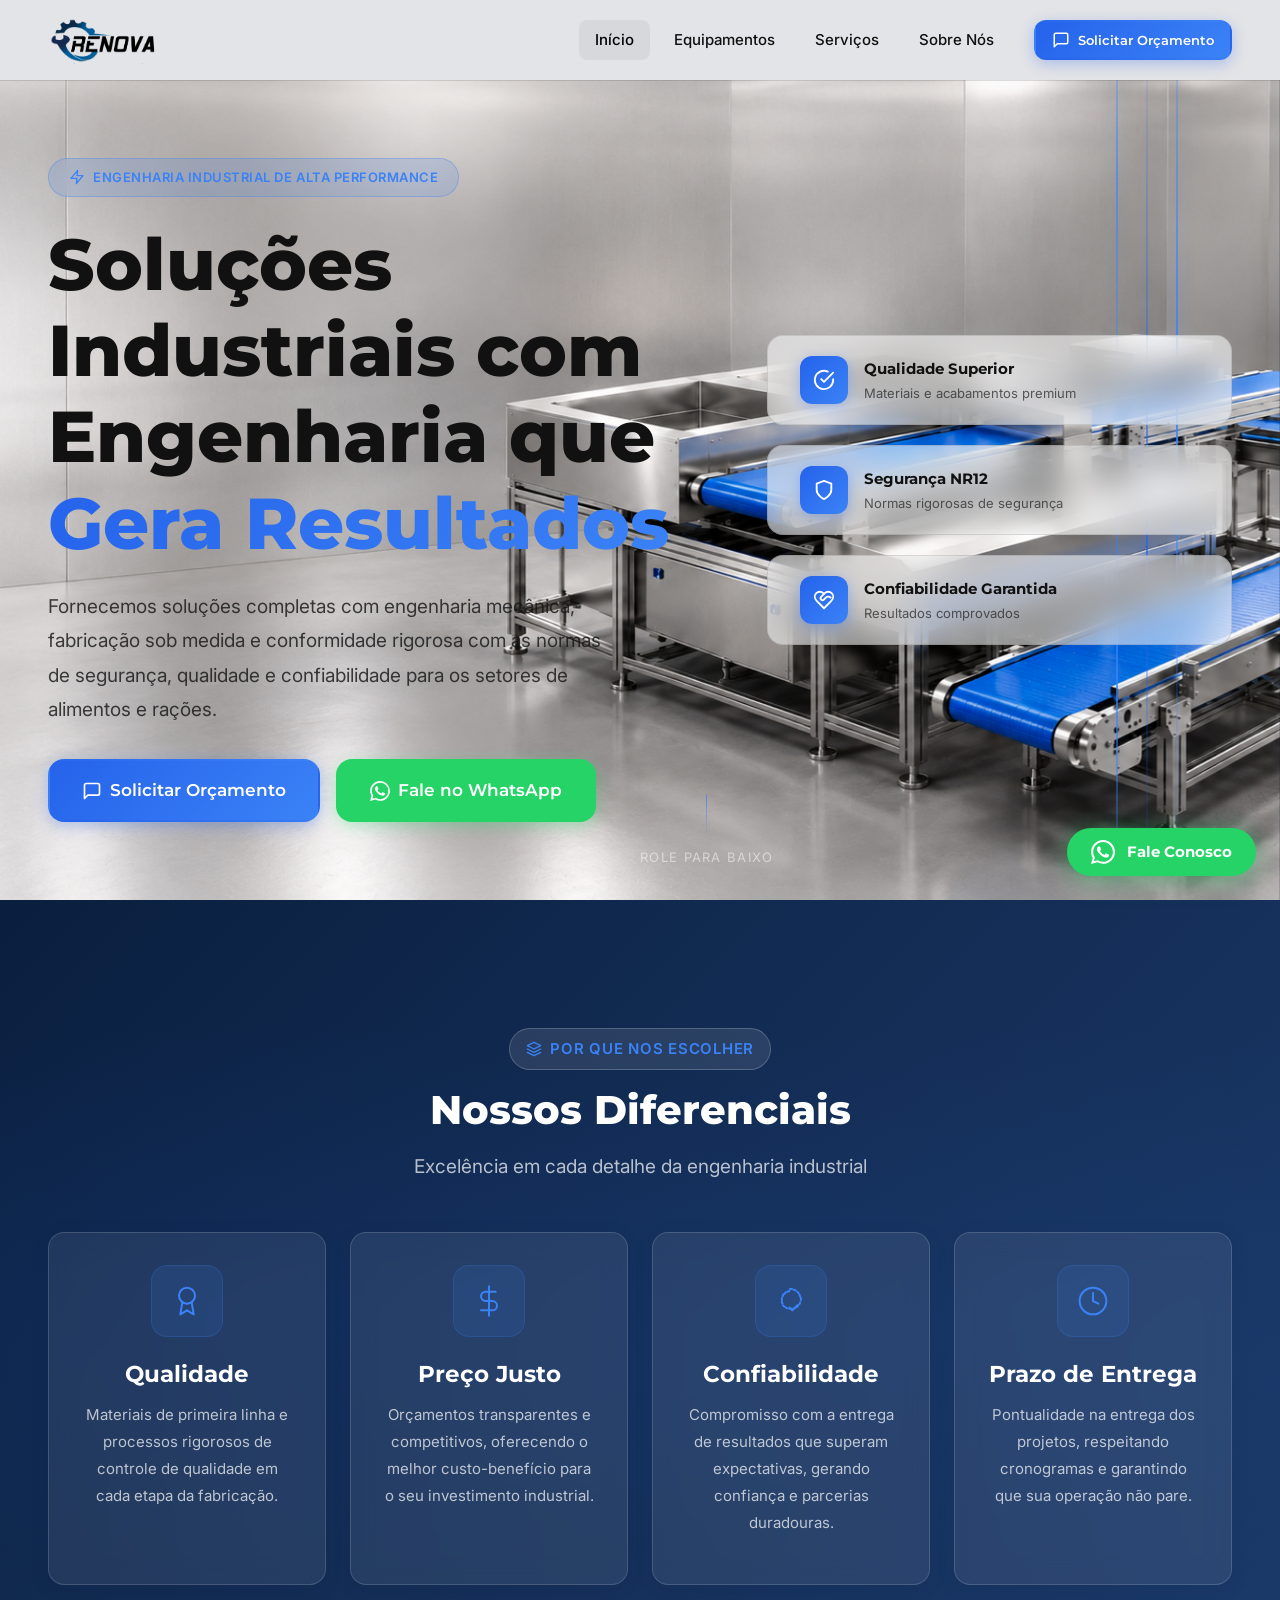
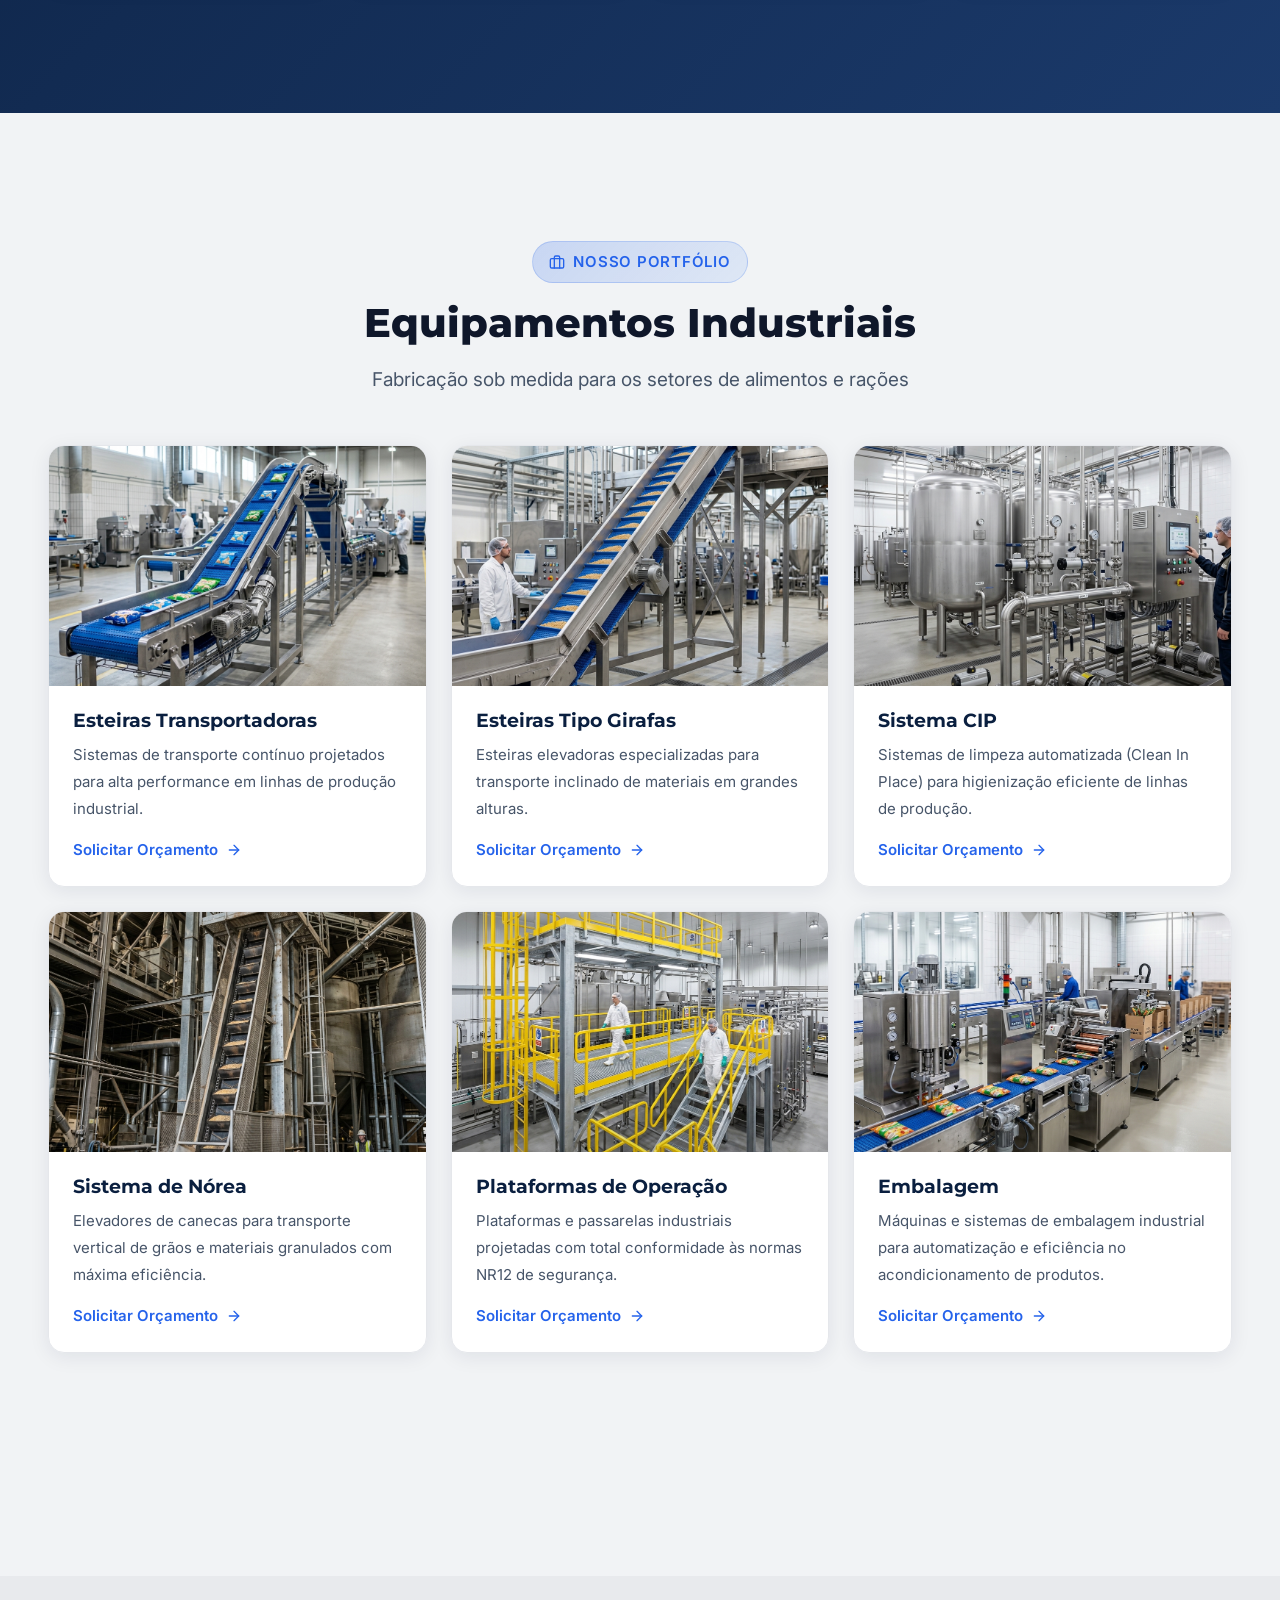
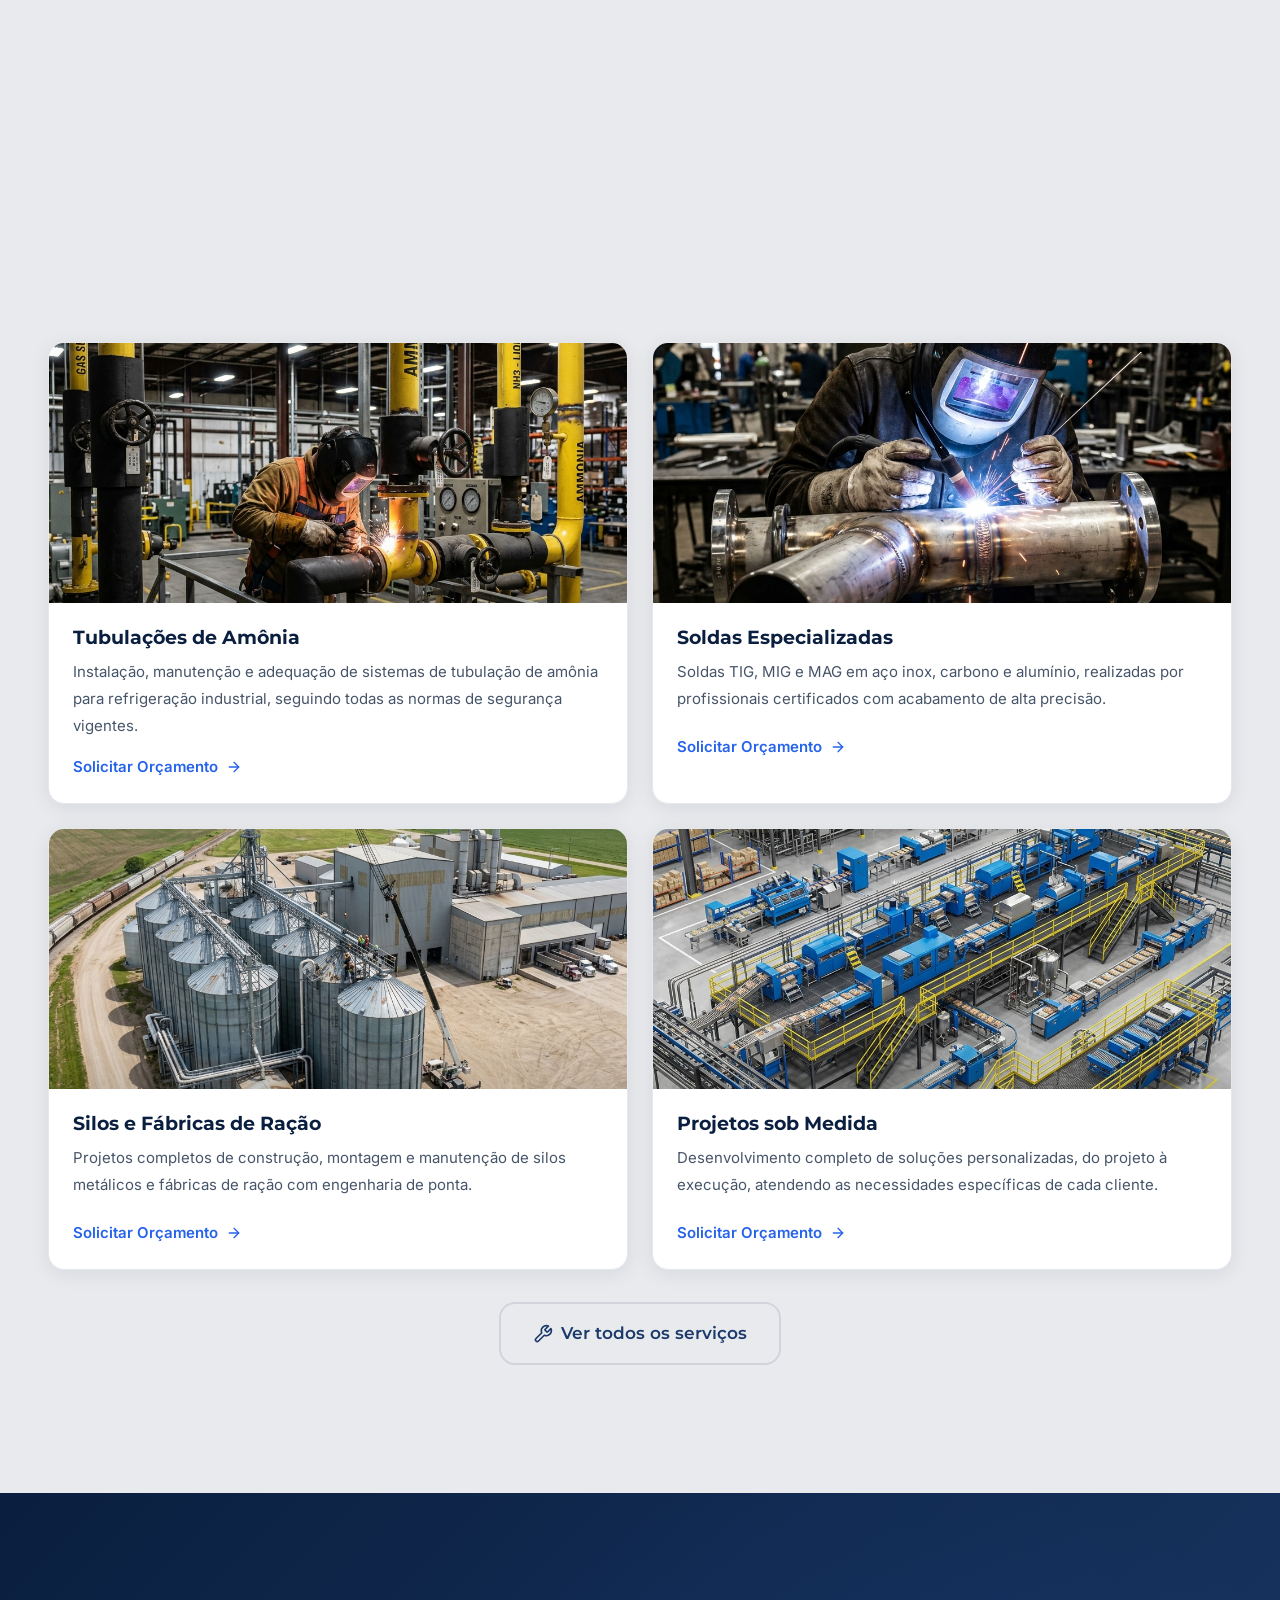
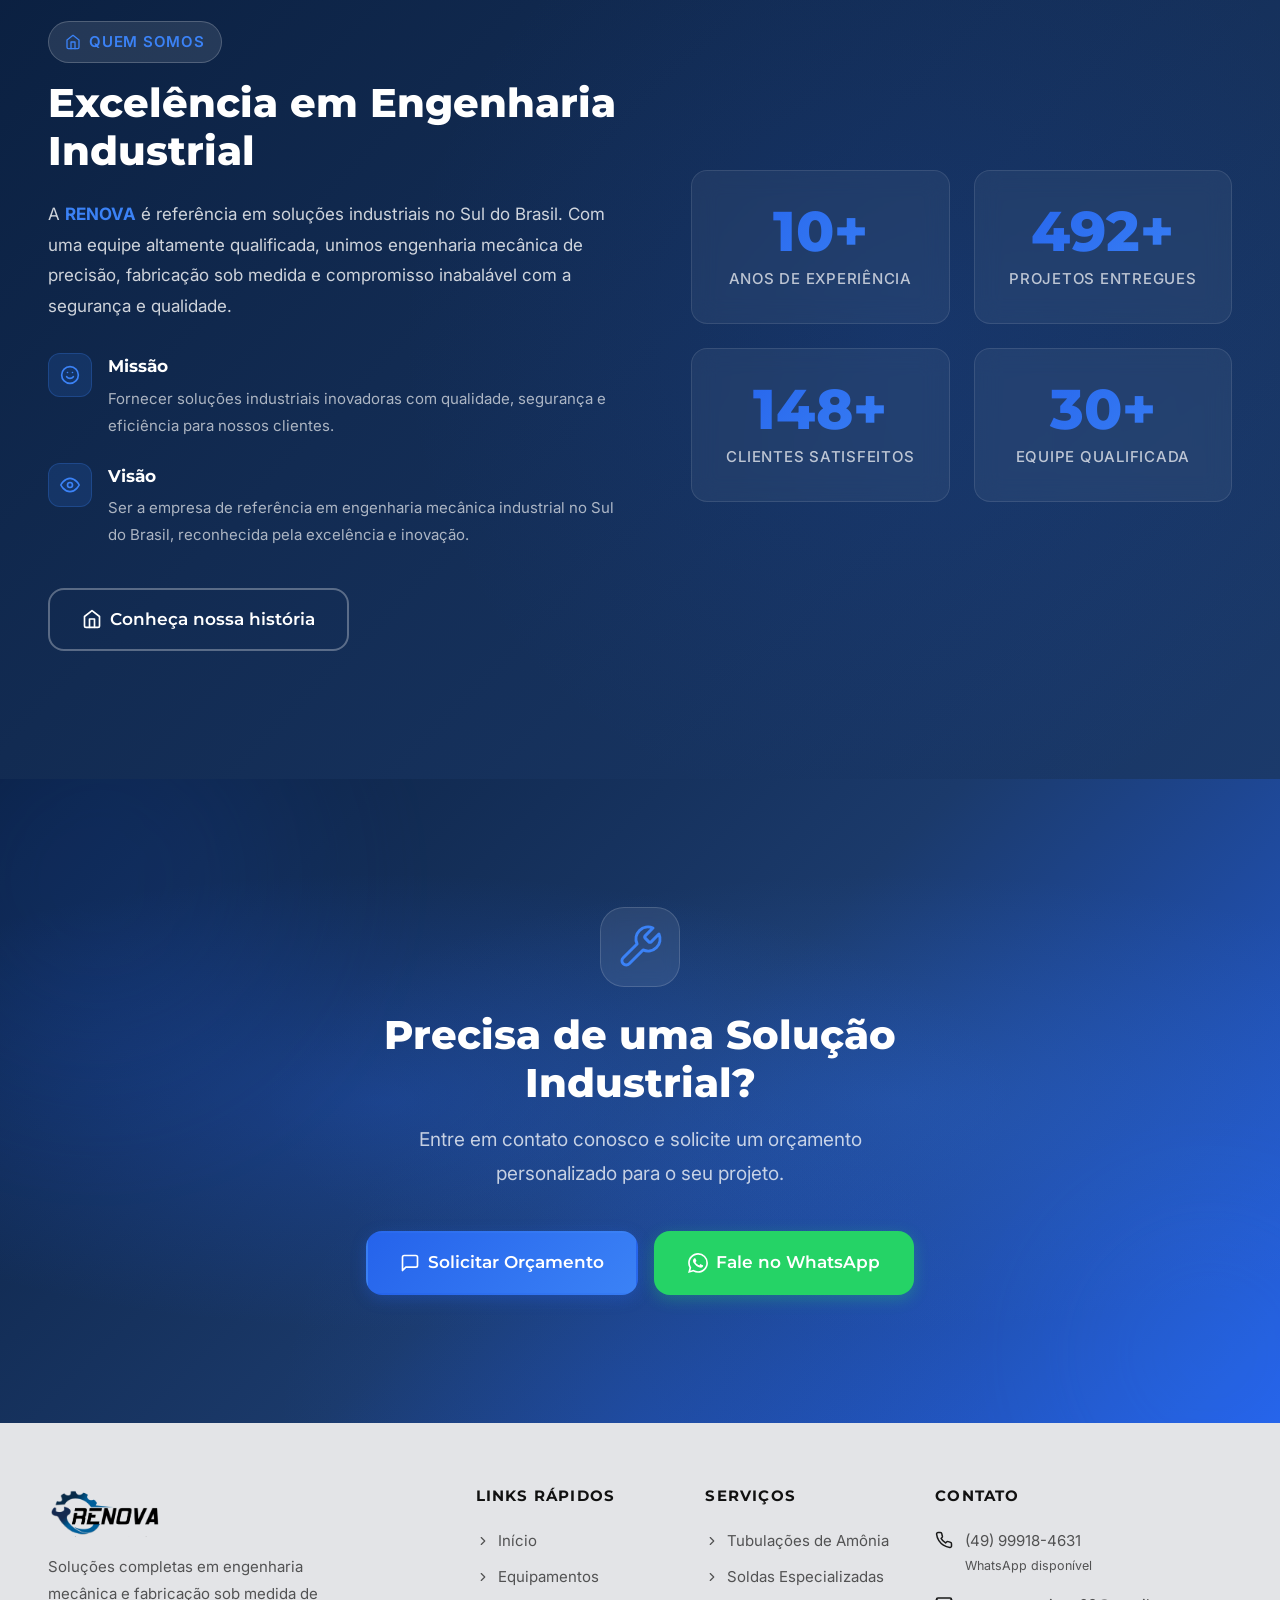
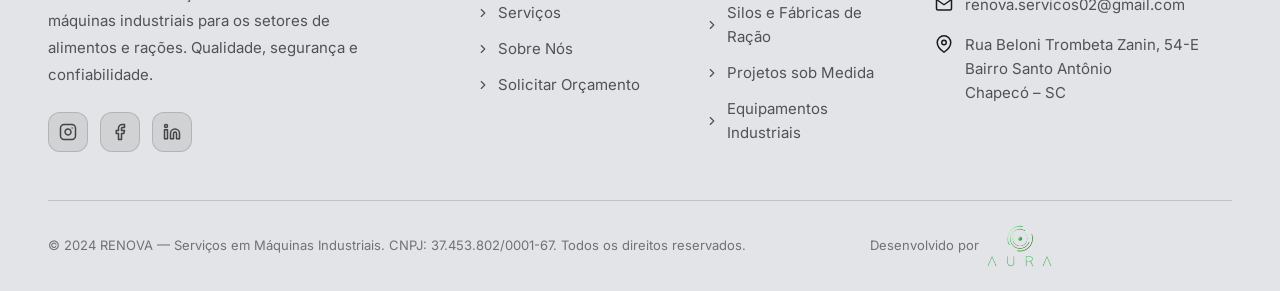
==== commit dc91ac2e: "Add files via upload" ====
--- a/index.html
+++ b/index.html
@@ -3,7 +3,7 @@
 <head>
   <meta charset="UTF-8">
   <meta name="viewport" content="width=device-width, initial-scale=1.0">
-  <title>RENOVA — Soluções em Máquinas Industriais | Chapecó – SC</title>
+  <title>RENOVA — Serviços em Máquinas Industriais | Chapecó – SC</title>
   <meta name="description" content="Fornecemos soluções completas com engenharia mecânica, fabricação sob medida e conformidade com normas de segurança para os setores de alimentos e rações. Chapecó – SC.">
   <meta name="keywords" content="máquinas industriais, engenharia mecânica, fabricação sob medida, esteiras transportadoras, NR12, equipamentos industriais, Chapecó SC">
   <meta name="author" content="RENOVA — Serviços em Máquinas Industriais">
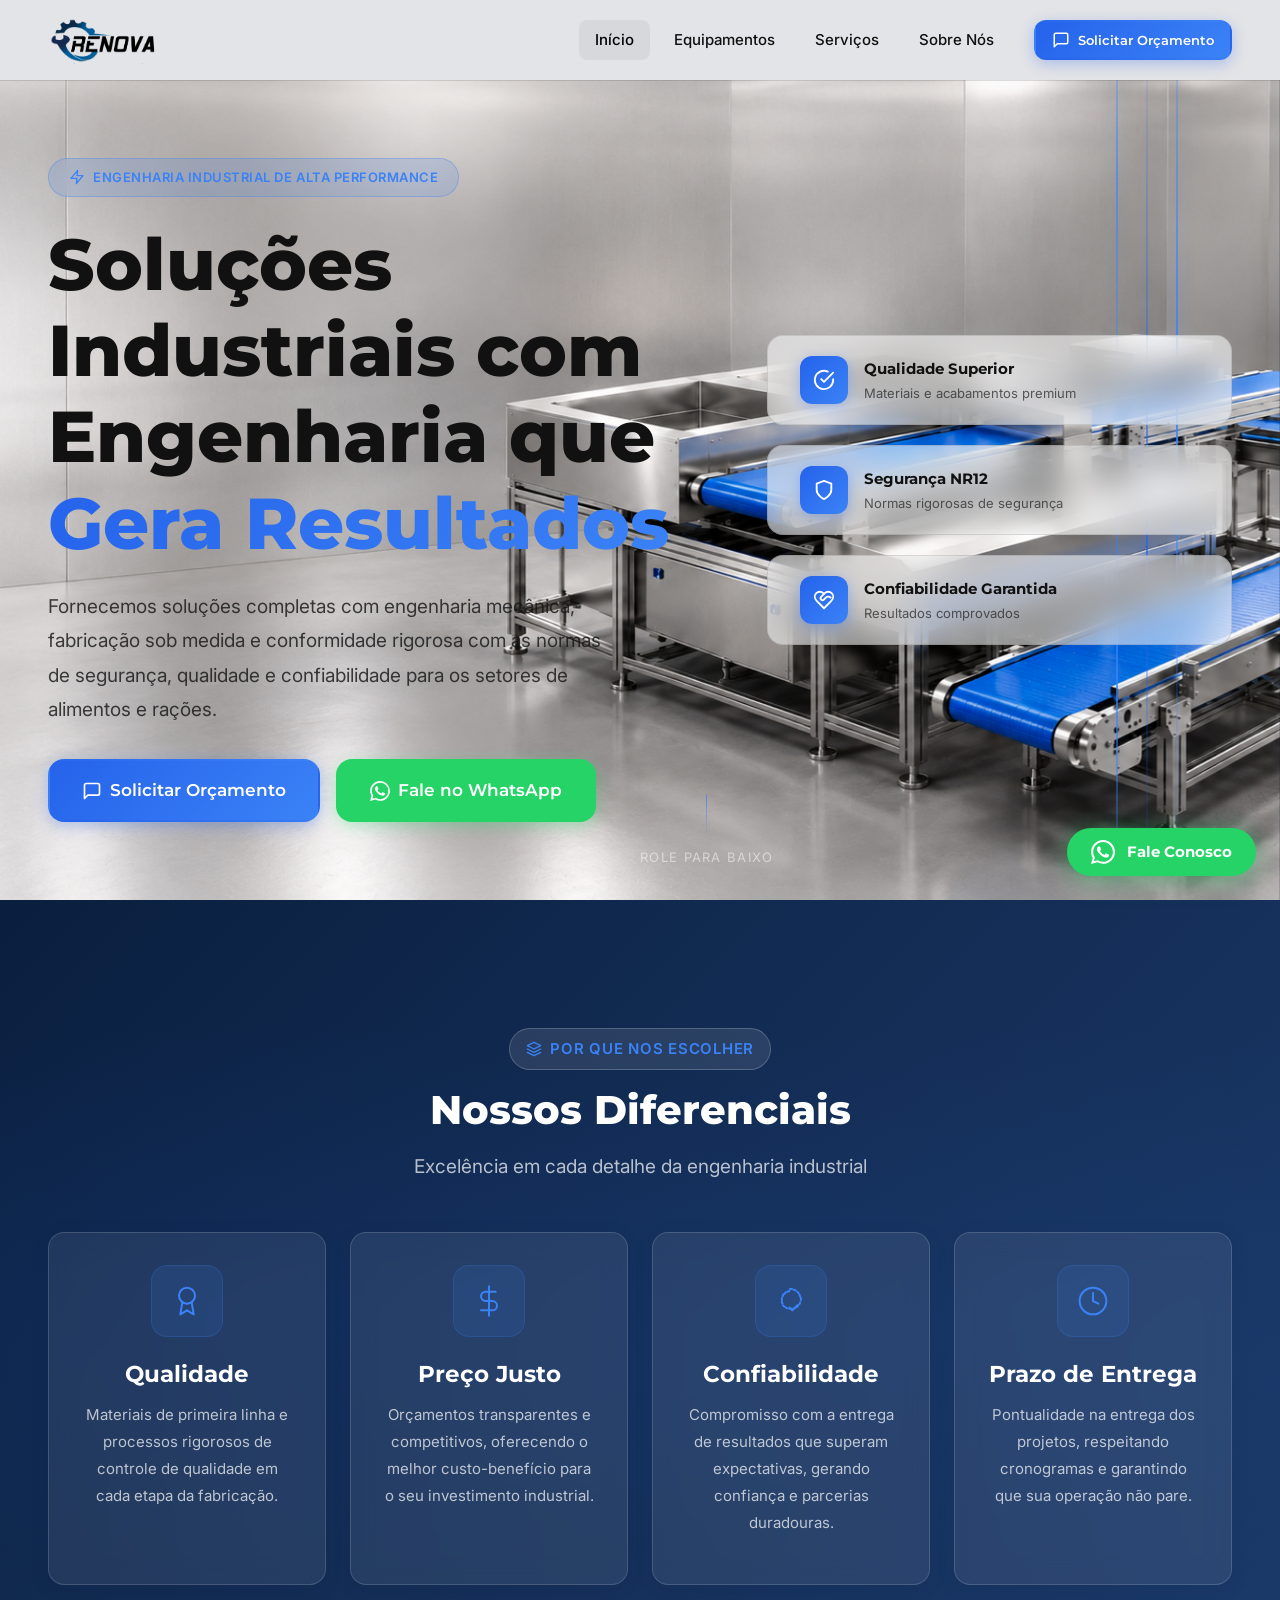
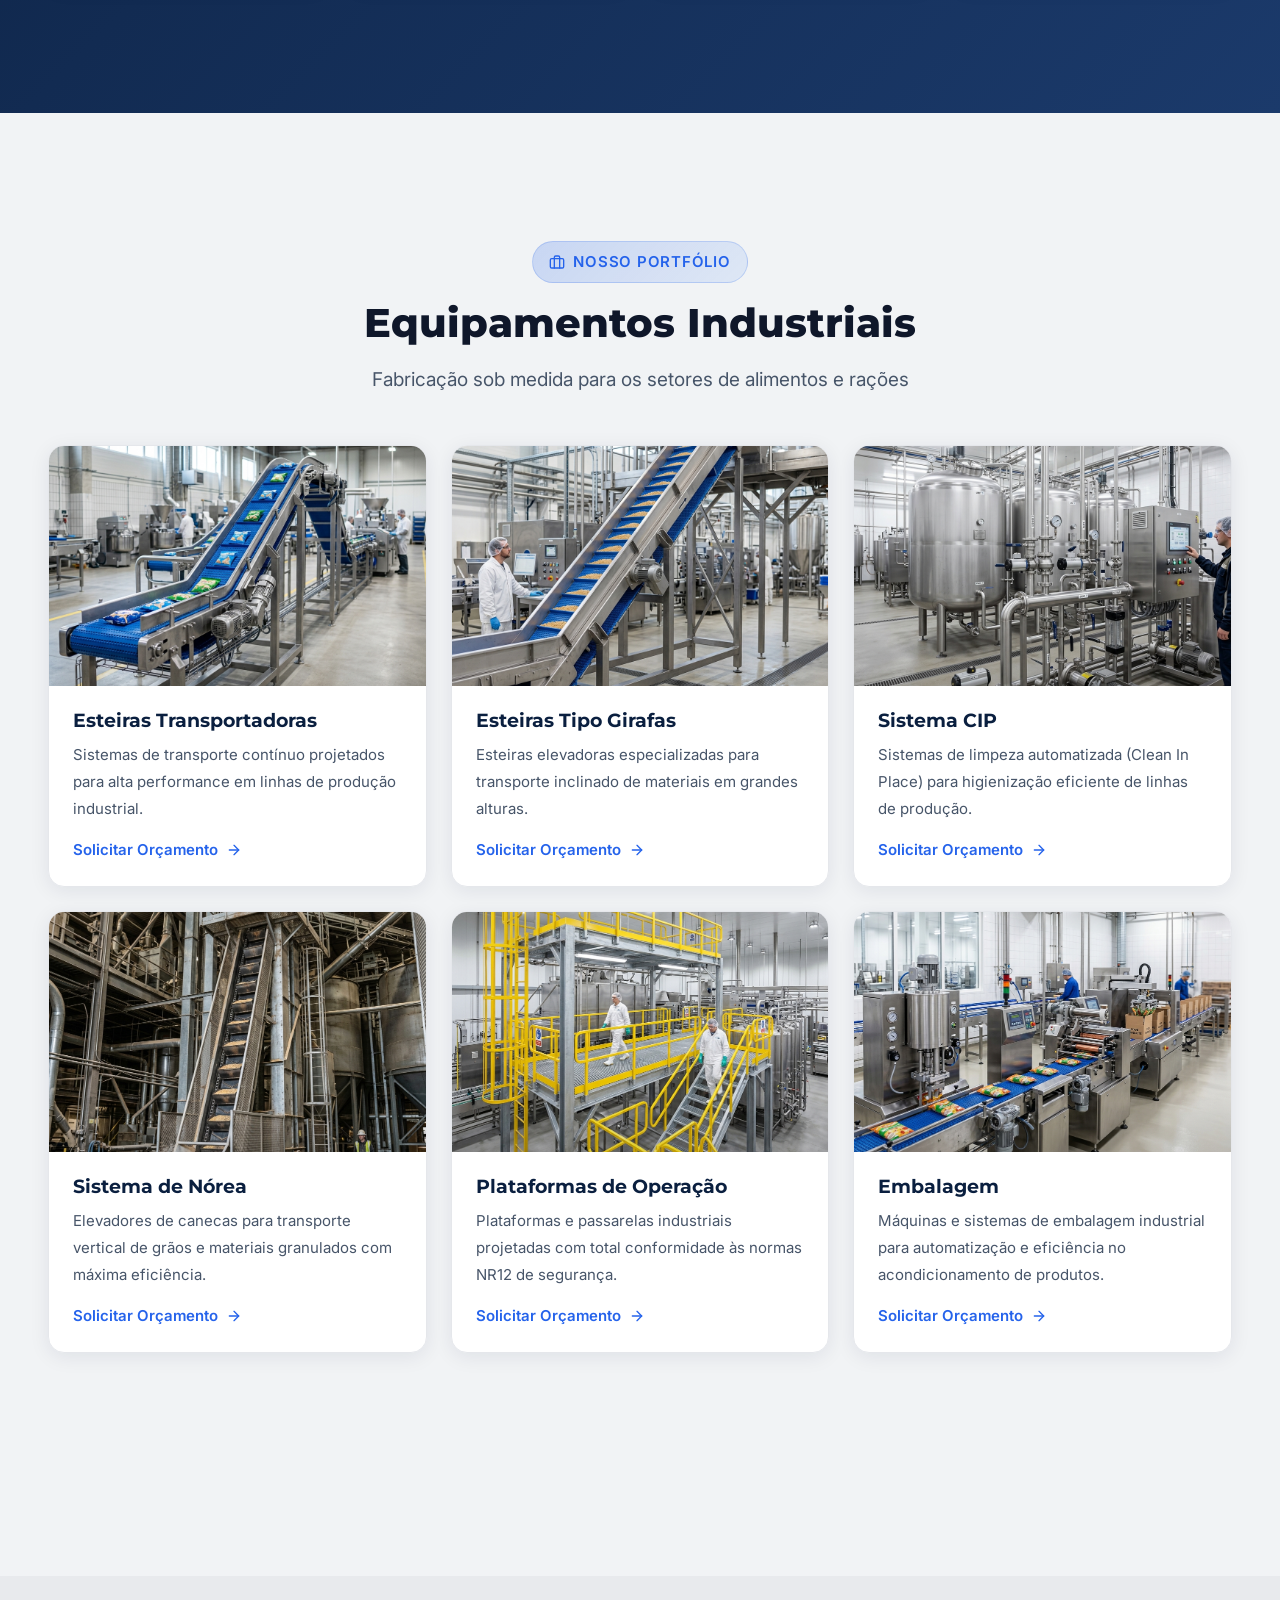
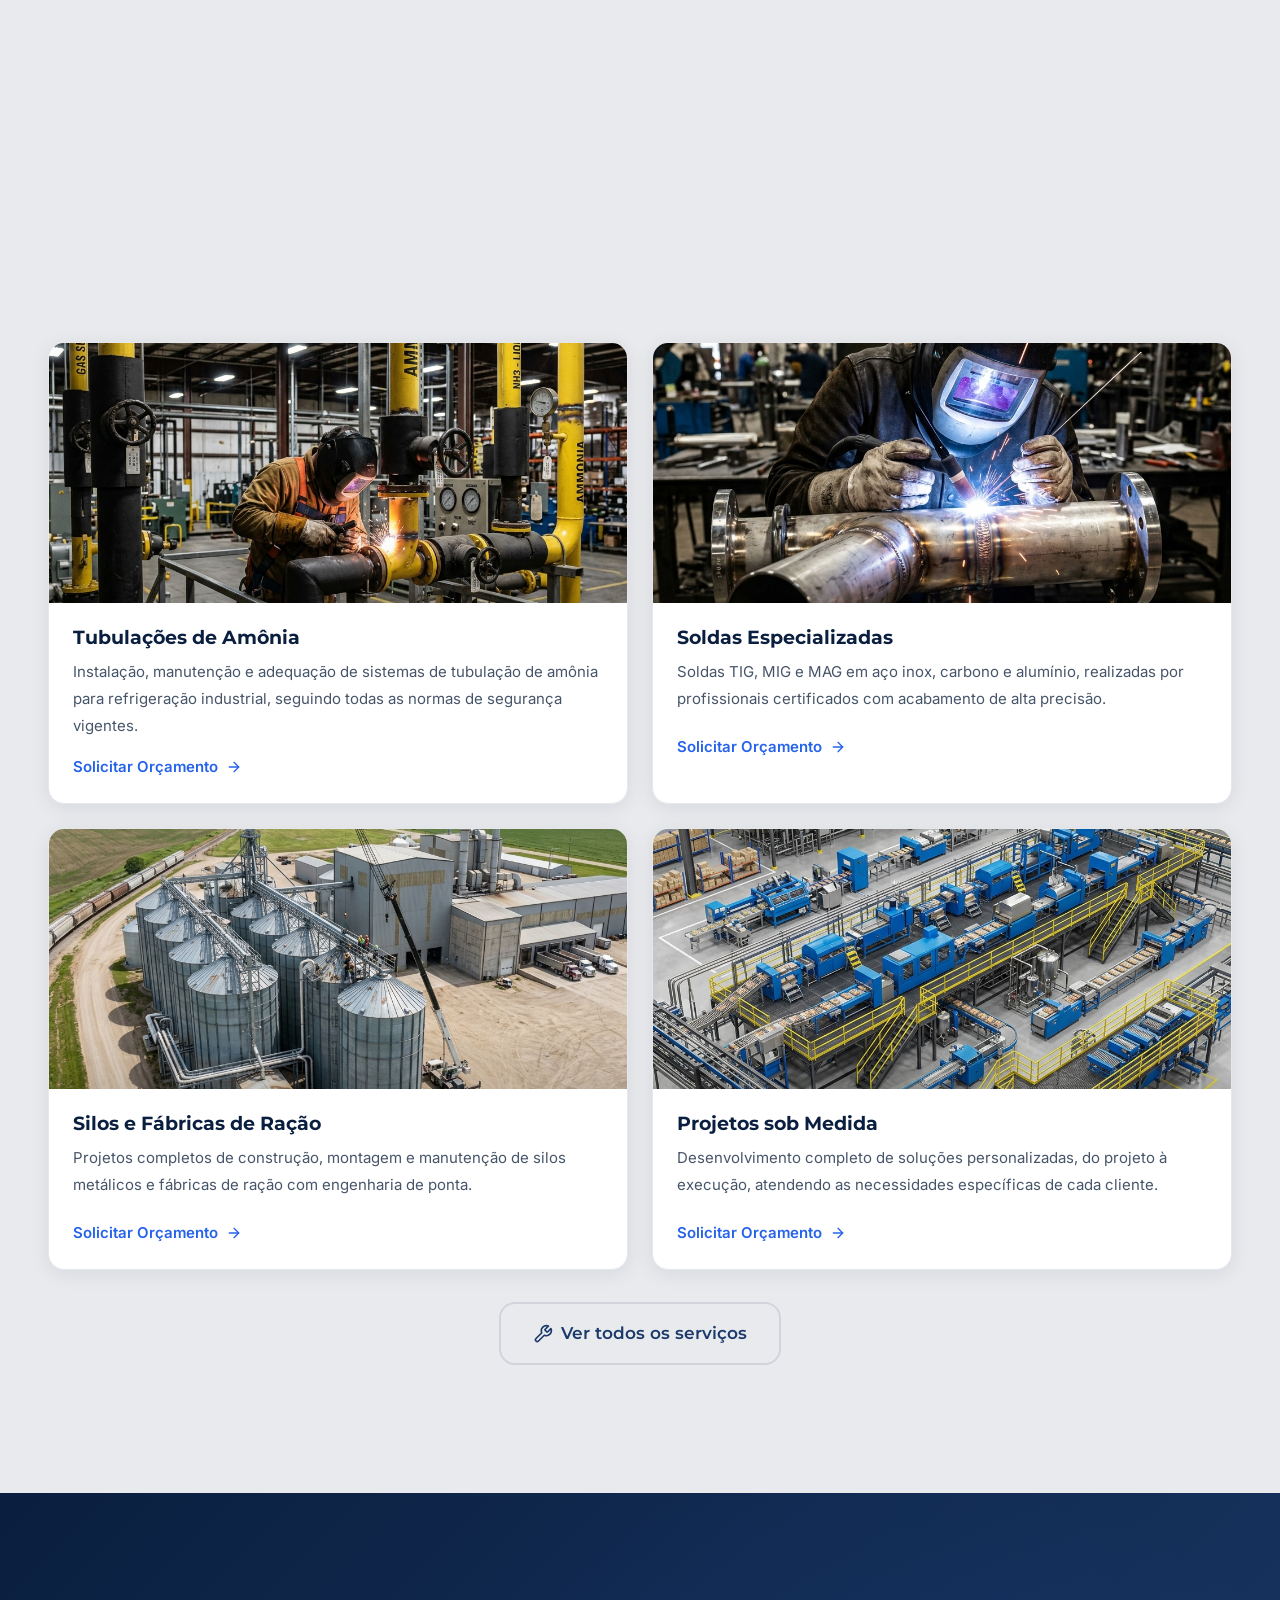
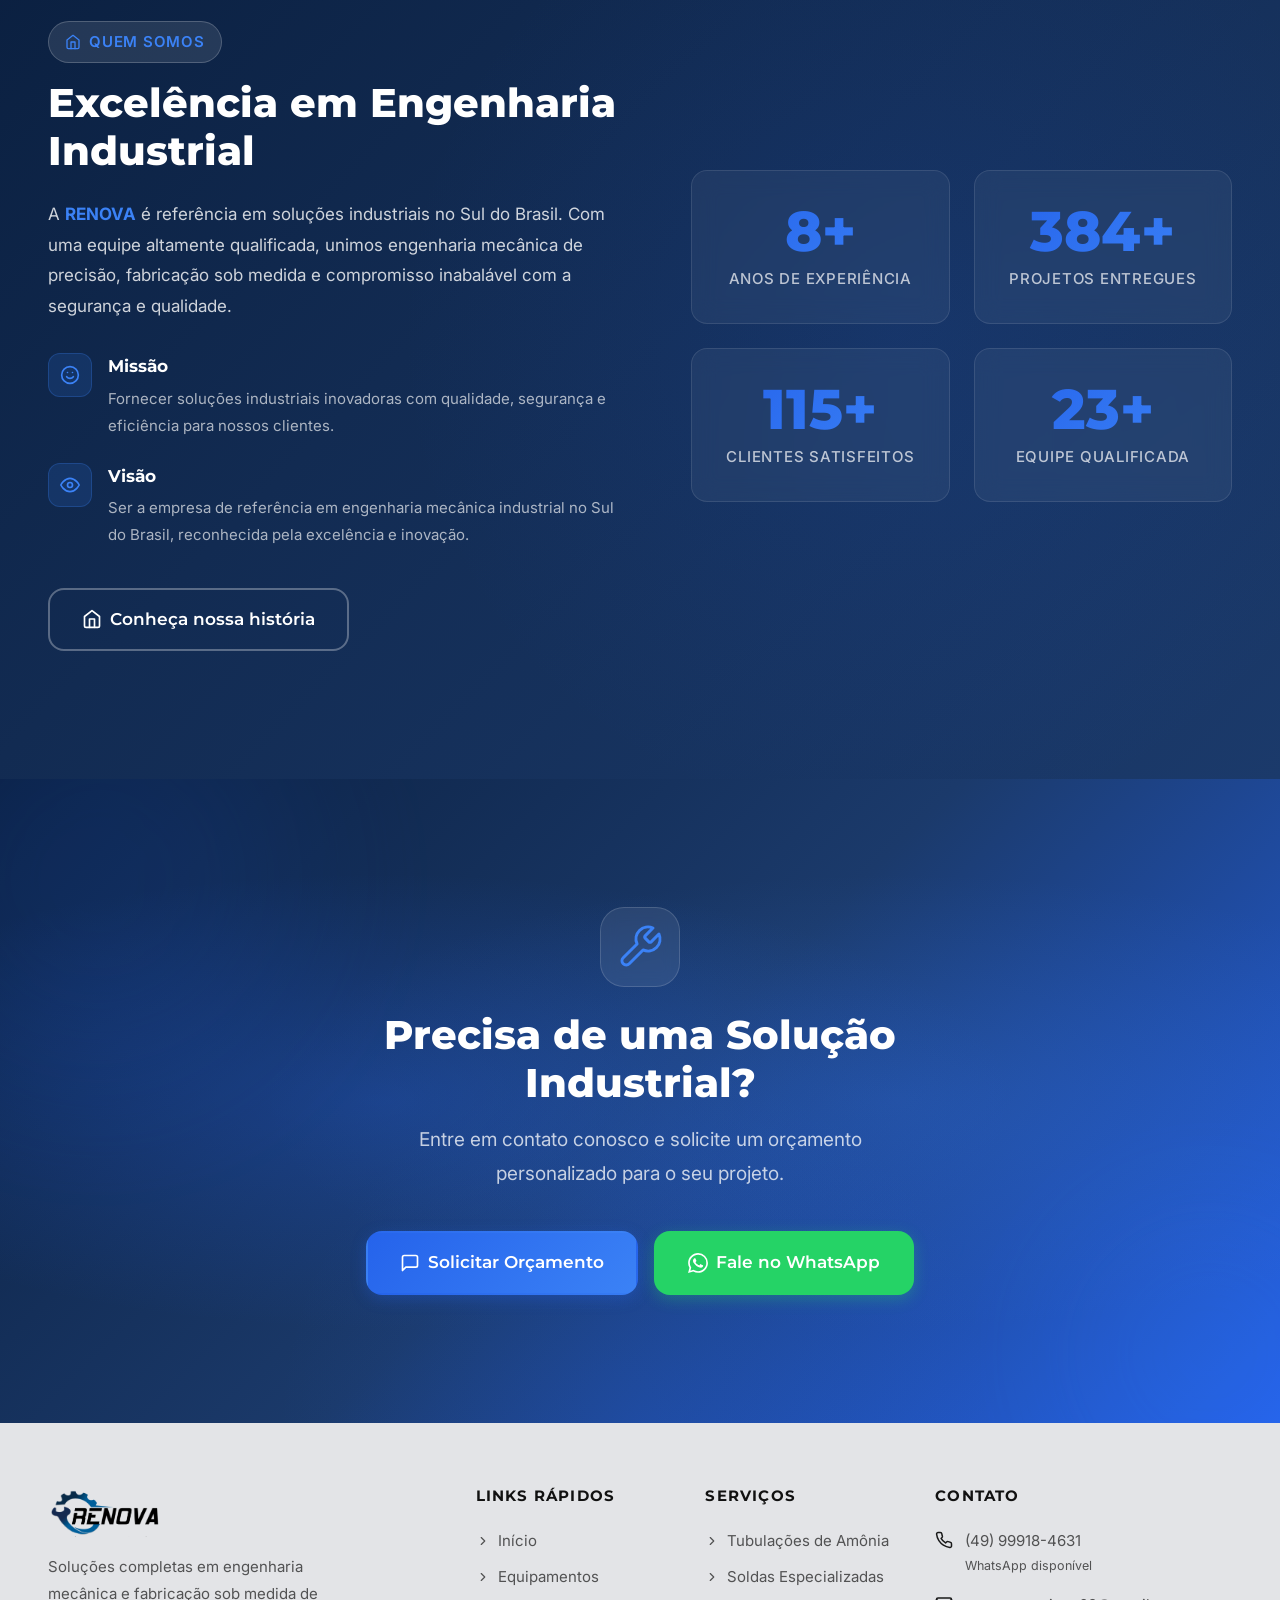
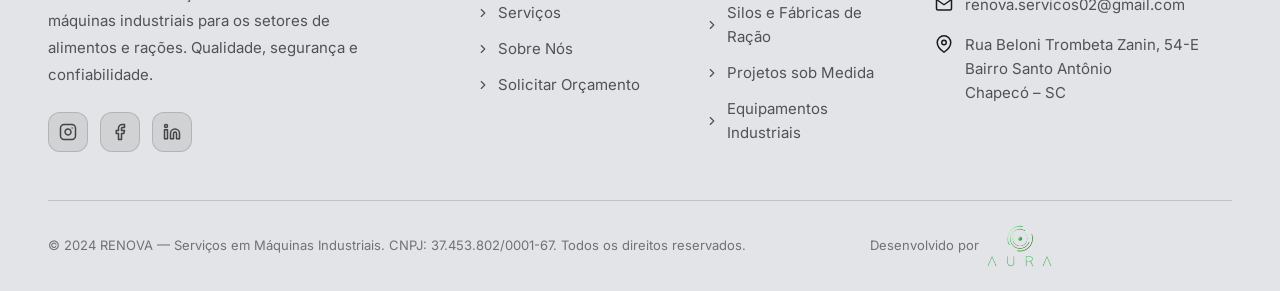
==== commit 140869fe: "Add files via upload" ====
--- a/index.html
+++ b/index.html
@@ -13,7 +13,7 @@
   <!-- Open Graph -->
   <meta property="og:type" content="website">
   <meta property="og:url" content="https://renovamaquinasindustriais.com.br/">
-  <meta property="og:title" content="RENOVA — Soluções Industriais com Engenharia que Gera Resultados">
+  <meta property="og:title" content="RENOVA — Serviços Industriais com Engenharia que Gera Resultados">
   <meta property="og:description" content="Fornecemos soluções completas com engenharia mecânica, fabricação sob medida e conformidade com normas de segurança para os setores de alimentos e rações.">
   <meta property="og:image" content="https://renovamaquinasindustriais.com.br/assets/images/og-image.jpg">
   <meta property="og:locale" content="pt_BR">
@@ -21,7 +21,7 @@
 
   <!-- Twitter Card -->
   <meta name="twitter:card" content="summary_large_image">
-  <meta name="twitter:title" content="RENOVA — Soluções Industriais com Engenharia que Gera Resultados">
+  <meta name="twitter:title" content="RENOVA — Serviços Industriais com Engenharia que Gera Resultados">
   <meta name="twitter:description" content="Fornecemos soluções completas com engenharia mecânica, fabricação sob medida e conformidade com normas de segurança para os setores de alimentos e rações.">
   <meta name="twitter:image" content="https://renovamaquinasindustriais.com.br/assets/images/og-image.jpg">
 
